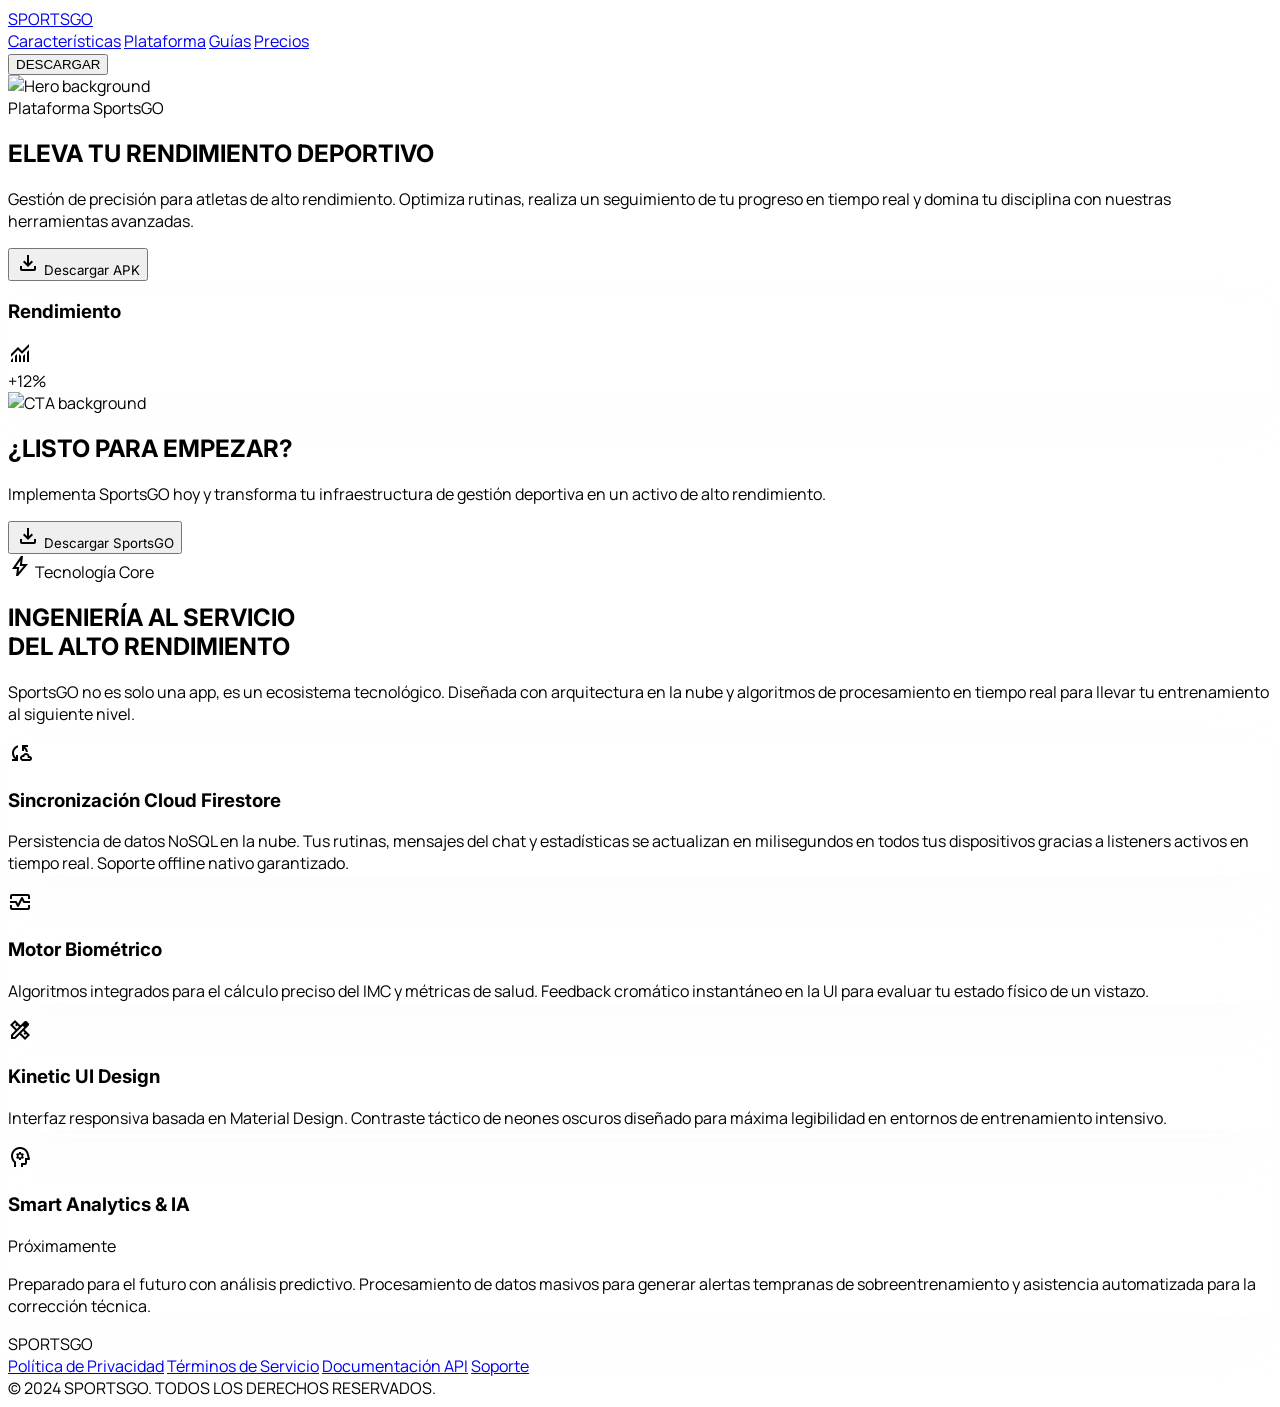
==== index.html @ 5fa18fb6 "index actualizado con la nueva imagen de portada para el landing page" ====
<!DOCTYPE html>
<html class="dark scroll-smooth" lang="es">

<head>
    <meta charset="utf-8" />
    <meta content="width=device-width, initial-scale=1.0" name="viewport" />
    <title>SportsGO - Eleva tu nivel físico</title>
    <script src="https://cdn.tailwindcss.com?plugins=forms,container-queries"></script>
    <link href="https://fonts.googleapis.com/css2?family=Material+Symbols+Outlined:wght,FILL@100..700,0..1&display=swap"
        rel="stylesheet" />
    <link
        href="https://fonts.googleapis.com/css2?family=Inter:wght@400;700;900&family=Manrope:wght@400;500;700&display=swap"
        rel="stylesheet" />
    <script id="tailwind-config">
        tailwind.config = {
            darkMode: "class",
            theme: {
                extend: {
                    "colors": {
                        "on-secondary": "#313030",
                        "tertiary-fixed": "#c3f400",
                        "on-tertiary-fixed": "#161e00",
                        "secondary-fixed": "#e5e2e1",
                        "surface-container": "#201f1f",
                        "error-container": "#93000a",
                        "inverse-primary": "#004ced",
                        "primary-fixed": "#dde1ff",
                        "inverse-on-surface": "#313030",
                        "background": "#131313",
                        "on-primary-fixed-variant": "#0038b6",
                        "on-secondary-fixed": "#1c1b1b",
                        "outline": "#8d90a2",
                        "secondary": "#c8c6c5",
                        "surface-bright": "#393939",
                        "secondary-fixed-dim": "#c8c6c5",
                        "surface": "#131313",
                        "surface-container-lowest": "#0e0e0e",
                        "surface-tint": "#b7c4ff",
                        "error": "#ffb4ab",
                        "on-primary-container": "#dfe3ff",
                        "on-tertiary-container": "#c5f600",
                        "tertiary": "#abd600",
                        "on-tertiary-fixed-variant": "#3c4d00",
                        "on-background": "#e5e2e1",
                        "surface-container-high": "#2a2a2a",
                        "surface-container-low": "#1c1b1b",
                        "tertiary-fixed-dim": "#abd600",
                        "secondary-container": "#4a4949",
                        "on-primary": "#002682",
                        "surface-container-highest": "#353534",
                        "surface-dim": "#131313",
                        "on-surface-variant": "#c3c5d9",
                        "primary-container": "#0052ff",
                        "tertiary-container": "#576e00",
                        "on-primary-fixed": "#001452",
                        "primary-fixed-dim": "#b7c4ff",
                        "surface-variant": "#353534",
                        "inverse-surface": "#e5e2e1",
                        "primary": "#b7c4ff",
                        "on-error-container": "#ffdad6",
                        "on-surface": "#e5e2e1",
                        "on-error": "#690005",
                        "on-secondary-container": "#bab8b7",
                        "outline-variant": "#434656",
                        "on-secondary-fixed-variant": "#474646",
                        "on-tertiary": "#283500"
                    },
                    "borderRadius": {
                        "DEFAULT": "0.125rem",
                        "lg": "0.25rem",
                        "xl": "0.5rem",
                        "full": "0.75rem"
                    },
                    "fontFamily": {
                        "headline": ["Inter", "sans-serif"],
                        "body": ["Manrope", "sans-serif"],
                        "label": ["Manrope", "sans-serif"]
                    },
                    "animation": {
                        'fade-up': 'fadeUp 0.8s ease-out forwards',
                        'slide-in': 'slideIn 0.8s ease-out forwards',
                    },
                    "keyframes": {
                        fadeUp: {
                            '0%': { opacity: '0', transform: 'translateY(20px)' },
                            '100%': { opacity: '1', transform: 'translateY(0)' },
                        },
                        slideIn: {
                            '0%': { opacity: '0', transform: 'translateX(-20px)' },
                            '100%': { opacity: '1', transform: 'translateX(0)' },
                        }
                    }
                }
            }
        }
    </script>
    <style>
        body {
            font-family: 'Manrope', sans-serif;
            background-color: theme('colors.surface');
            color: theme('colors.on-surface');
            overflow-x: hidden;
        }

        h1,
        h2,
        h3,
        h4,
        h5,
        h6,
        .font-headline {
            font-family: 'Inter', sans-serif;
        }

        .material-symbols-outlined {
            font-variation-settings: 'FILL' 0, 'wght' 400, 'GRAD' 0, 'opsz' 24;
        }

        .glass-nav {
            background-color: rgba(19, 19, 19, 0.8);
            backdrop-filter: blur(24px);
        }

        .text-gradient-primary {
            background: linear-gradient(135deg, theme('colors.primary'), theme('colors.primary-container'));
            -webkit-background-clip: text;
            -webkit-text-fill-color: transparent;
        }

        .bg-gradient-primary {
            background: linear-gradient(135deg, theme('colors.primary'), theme('colors.primary-container'));
        }

        .shadow-ambient {
            box-shadow: 0 20px 64px rgba(229, 226, 225, 0.06);
        }

        .hover-glow:hover {
            box-shadow: 0 0 20px rgba(171, 214, 0, 0.4);
        }

        .card-glow:hover {
            box-shadow: 0 10px 30px rgba(183, 196, 255, 0.1);
            transform: translateY(-4px);
        }
    </style>
</head>

<body class="antialiased">
    <nav class="fixed top-0 w-full z-50 bg-[#131313]/80 backdrop-blur-xl border-b border-white/5 left-0 right-0">
        <div class="w-full max-w-7xl mx-auto px-8 py-4 flex justify-between items-center">
            <div class="flex items-center gap-8">
                <a class="text-2xl font-black italic tracking-tighter text-[#b7c4ff] hover:opacity-80 transition-opacity"
                    href="index.html">SPORTSGO</a>
                <div class="hidden md:flex gap-6 font-['Inter'] uppercase tracking-widest text-sm font-bold">
                    <a class="text-[#e5e2e1] hover:text-[#b7c4ff] hover:bg-[#353534]/50 transition-all duration-300 scale-95 active:scale-90 transition-transform px-2 py-1 rounded"
                        href="caracteristicas.html">Características</a>
                    <a class="text-[#e5e2e1] hover:text-[#b7c4ff] hover:bg-[#353534]/50 transition-all duration-300 scale-95 active:scale-90 transition-transform px-2 py-1 rounded"
                        href="plataforma.html">Plataforma</a>
                    <a class="text-[#e5e2e1] hover:text-[#b7c4ff] hover:bg-[#353534]/50 transition-all duration-300 scale-95 active:scale-90 transition-transform px-2 py-1 rounded"
                        href="guias.html">Guías</a>
                    <a class="text-[#e5e2e1] hover:text-[#b7c4ff] hover:bg-[#353534]/50 transition-all duration-300 scale-95 active:scale-90 transition-transform px-2 py-1 rounded"
                        href="precios.html">Precios</a>
                </div>
            </div>
            <div class="flex items-center gap-4">
                <button
                    class="bg-[#abd600] text-[#131313] font-['Inter'] uppercase tracking-widest text-sm font-bold px-6 py-2 rounded-md hover:bg-[#c3f400] transition-all duration-300 scale-95 active:scale-90 transition-transform flex items-center gap-2 hover-glow">
                    DESCARGAR
                </button>
            </div>
        </div>
    </nav>
    <main class="pt-24">
        <section class="relative min-h-[921px] flex items-center px-8 py-20 overflow-hidden">
            <div class="absolute inset-0 z-0">
                <img alt="Hero background" class="w-full h-full object-cover opacity-20 mix-blend-luminosity"
                    data-alt="Entrenamiento de alto rendimiento" src="https://images.unsplash.com/photo-1534438327276-14e5300c3a48?q=80&w=2000&auto=format&fit=crop" />
                <div class="absolute inset-0 bg-gradient-to-t from-surface via-surface/80 to-transparent"></div>
            </div>
            <div class="max-w-7xl mx-auto w-full relative z-10 grid md:grid-cols-2 gap-12 items-center">
                <div class="flex flex-col items-start gap-8 animate-slide-in">
                    <div
                        class="inline-flex items-center gap-2 px-4 py-2 rounded-full bg-surface-container-high/50 border border-outline-variant/15 backdrop-blur-md hover:border-[#abd600]/30 transition-colors cursor-default">
                        <span class="w-2 h-2 rounded-full bg-tertiary animate-pulse shadow-[0_0_8px_#abd600]"></span>
                        <span class="text-sm font-bold text-on-surface tracking-wider uppercase">Plataforma
                            SportsGO</span>
                    </div>
                    <h1 class="text-5xl md:text-7xl font-black font-headline leading-[1.1] tracking-tight">
                        ELEVA TU RENDIMIENTO DEPORTIVO<br />
                    </h1>
                    <p class="text-lg md:text-xl text-on-surface-variant font-body max-w-lg leading-relaxed">
                        Gestión de precisión para atletas de alto rendimiento. Optimiza rutinas, realiza un seguimiento
                        de tu progreso en tiempo real y domina tu disciplina con nuestras herramientas avanzadas.
                    </p>
                    <button
                        class="bg-[#abd600] text-[#131313] font-headline text-lg font-bold px-8 py-4 rounded-md hover:bg-[#c3f400] transition-all duration-300 flex items-center gap-3 mt-4 group hover-glow hover:scale-[1.02] active:scale-95">
                        <span
                            class="material-symbols-outlined font-variation-settings-'FILL' 1 group-hover:-translate-y-1 transition-transform">download</span>
                        Descargar APK
                    </button>
                </div>
                <div class="relative hidden md:block animate-fade-up">
                    <div class="absolute -right-12 top-1/2 -translate-y-1/2 w-[120%] h-[120%] bg-primary-container/10 rounded-full blur-[120px] -z-10 animate-pulse"
                        style="animation-duration: 4s;"></div>
                    <div
                        class="bg-surface-container-low rounded-xl p-6 border border-outline-variant/15 shadow-ambient rotate-3 hover:rotate-0 transition-all duration-500 hover:shadow-[0_20px_64px_rgba(183,196,255,0.1)] card-glow cursor-pointer">
                        <div class="flex justify-between items-center mb-6">
                            <h3 class="font-headline font-bold text-xl">Rendimiento</h3>
                            <span class="material-symbols-outlined text-tertiary">monitoring</span>
                        </div>
                        <div class="h-48 flex items-end gap-2 group">
                            <div
                                class="w-full bg-surface-container-highest rounded-t-sm h-[40%] transition-all duration-300 group-hover:bg-surface-bright">
                            </div>
                            <div
                                class="w-full bg-surface-container-highest rounded-t-sm h-[60%] transition-all duration-300 group-hover:bg-surface-bright">
                            </div>
                            <div
                                class="w-full bg-surface-container-highest rounded-t-sm h-[45%] transition-all duration-300 group-hover:bg-surface-bright">
                            </div>
                            <div
                                class="w-full bg-primary/40 rounded-t-sm h-[80%] relative transition-all duration-300 group-hover:bg-primary/60 hover:h-[85%] cursor-pointer">
                                <div
                                    class="absolute -top-8 left-1/2 -translate-x-1/2 bg-tertiary-container text-on-tertiary-container text-xs font-bold px-2 py-1 rounded-full opacity-0 group-hover:opacity-100 transition-opacity">
                                    +12%</div>
                            </div>
                            <div
                                class="w-full bg-surface-container-highest rounded-t-sm h-[65%] transition-all duration-300 group-hover:bg-surface-bright">
                            </div>
                            <div
                                class="w-full bg-surface-container-highest rounded-t-sm h-[50%] transition-all duration-300 group-hover:bg-surface-bright">
                            </div>
                        </div>
                    </div>
                </div>
            </div>
        </section>
        <section class="py-32 px-8 relative overflow-hidden">
            <div class="absolute inset-0 z-0">
                <img alt="CTA background" class="w-full h-full object-cover opacity-10 mix-blend-luminosity"
                    data-alt="Atleta entrenando" src="https://images.unsplash.com/photo-1571019614242-c5c5dee9f50b?q=80&w=2000&auto=format&fit=crop" />
            </div>
            <div class="max-w-4xl mx-auto relative z-10 text-center flex flex-col items-center animate-fade-up">
                <h2 class="text-5xl md:text-7xl font-black font-headline mb-6 tracking-tight">¿LISTO PARA EMPEZAR?</h2>
                <p class="text-xl text-on-surface-variant mb-12 max-w-2xl">Implementa SportsGO hoy y transforma tu
                    infraestructura de gestión deportiva en un activo de alto rendimiento.</p>
                <button
                    class="bg-[#abd600] text-[#131313] font-headline text-xl font-bold px-12 py-5 rounded-md hover:bg-[#c3f400] transition-all hover:scale-[1.02] active:scale-95 flex items-center gap-3 shadow-[0_0_30px_rgba(171,214,0,0.2)] hover:shadow-[0_0_40px_rgba(171,214,0,0.4)]">
                    <span class="material-symbols-outlined font-variation-settings-'FILL' 1 text-2xl">download</span>
                    Descargar SportsGO
                </button>
            </div>
        </section>
        <section class="py-24 px-8 max-w-7xl mx-auto relative" id="features">
            <div class="absolute top-1/2 left-1/2 -translate-x-1/2 -translate-y-1/2 w-[80%] h-[80%] bg-primary/5 rounded-full blur-[120px] -z-10 pointer-events-none"></div>

            <div class="mb-16 animate-fade-up text-center flex flex-col items-center">
                <div class="inline-flex items-center gap-2 px-3 py-1 mb-6 rounded-full bg-surface-container-high/80 border border-outline-variant/30">
                    <span class="material-symbols-outlined text-[16px] text-tertiary">bolt</span>
                    <span class="text-xs font-bold text-on-surface tracking-widest uppercase">Tecnología Core</span>
                </div>
                <h2 class="text-4xl md:text-6xl font-black font-headline mb-6 leading-tight">
                    INGENIERÍA AL SERVICIO <br/>
                    <span class="text-transparent bg-clip-text bg-gradient-to-r from-tertiary to-primary drop-shadow-[0_0_15px_rgba(171,214,0,0.2)]">DEL ALTO RENDIMIENTO</span>
                </h2>
                <p class="text-on-surface-variant max-w-2xl text-lg font-body leading-relaxed">
                    SportsGO no es solo una app, es un ecosistema tecnológico. Diseñada con arquitectura en la nube y algoritmos de procesamiento en tiempo real para llevar tu entrenamiento al siguiente nivel.
                </p>
            </div>

            <div class="grid grid-cols-1 md:grid-cols-3 gap-6 auto-rows-[minmax(250px,auto)]">
                
                <div class="md:col-span-2 bg-surface-container-low/80 backdrop-blur-md border border-outline-variant/15 rounded-3xl p-8 group hover:bg-surface-container hover:border-primary/30 transition-all duration-500 overflow-hidden relative shadow-ambient animate-fade-up">
                    <div class="absolute inset-0 bg-gradient-to-br from-primary/5 to-transparent opacity-0 group-hover:opacity-100 transition-opacity duration-500"></div>
                    <div class="absolute -right-10 -bottom-10 w-48 h-48 bg-primary/20 rounded-full blur-3xl group-hover:scale-150 transition-transform duration-700"></div>
                    
                    <div class="relative z-10 flex flex-col h-full justify-between">
                        <div class="w-14 h-14 bg-surface-container-highest rounded-2xl flex items-center justify-center border border-outline-variant/20 mb-6 group-hover:-translate-y-2 transition-transform duration-300 shadow-[0_0_15px_rgba(183,196,255,0.1)]">
                            <span class="material-symbols-outlined text-3xl text-primary">cloud_sync</span>
                        </div>
                        <div>
                            <h3 class="text-2xl font-black font-headline mb-3 text-on-surface">Sincronización Cloud Firestore</h3>
                            <p class="text-on-surface-variant font-body text-base leading-relaxed max-w-md">
                                Persistencia de datos NoSQL en la nube. Tus rutinas, mensajes del chat y estadísticas se actualizan en milisegundos en todos tus dispositivos gracias a listeners activos en tiempo real. Soporte offline nativo garantizado.
                            </p>
                        </div>
                    </div>
                </div>

                <div class="bg-surface-container-low/80 backdrop-blur-md border border-outline-variant/15 rounded-3xl p-8 group hover:bg-surface-container hover:border-tertiary/30 transition-all duration-500 overflow-hidden relative shadow-ambient animate-fade-up" style="animation-delay: 0.1s;">
                    <div class="absolute -right-8 -top-8 w-32 h-32 bg-tertiary/10 rounded-full blur-2xl group-hover:bg-tertiary/20 transition-colors duration-500"></div>
                    
                    <div class="relative z-10 flex flex-col h-full justify-between">
                        <div class="w-12 h-12 bg-surface-container-highest rounded-xl flex items-center justify-center border border-outline-variant/20 mb-6 group-hover:rotate-12 transition-transform duration-300">
                            <span class="material-symbols-outlined text-2xl text-tertiary">monitor_heart</span>
                        </div>
                        <div>
                            <h3 class="text-xl font-bold font-headline mb-2">Motor Biométrico</h3>
                            <p class="text-sm text-on-surface-variant font-body leading-relaxed">
                                Algoritmos integrados para el cálculo preciso del IMC y métricas de salud. Feedback cromático instantáneo en la UI para evaluar tu estado físico de un vistazo.
                            </p>
                        </div>
                    </div>
                </div>

                <div class="bg-surface-container-low/80 backdrop-blur-md border border-outline-variant/15 rounded-3xl p-8 group hover:bg-surface-container hover:border-outline-variant/50 transition-all duration-500 overflow-hidden relative shadow-ambient animate-fade-up" style="animation-delay: 0.2s;">
                    
                    <div class="relative z-10 flex flex-col h-full justify-between">
                        <div class="flex justify-between items-start mb-6">
                            <div class="w-12 h-12 bg-surface-container-highest rounded-xl flex items-center justify-center border border-outline-variant/20 group-hover:scale-110 transition-transform duration-300">
                                <span class="material-symbols-outlined text-2xl text-on-surface">design_services</span>
                            </div>
                            <div class="flex gap-1 opacity-50 group-hover:opacity-100 transition-opacity">
                                <span class="w-2 h-2 rounded-full bg-primary animate-pulse"></span>
                                <span class="w-2 h-2 rounded-full bg-tertiary animate-pulse" style="animation-delay: 0.2s"></span>
                            </div>
                        </div>
                        <div>
                            <h3 class="text-xl font-bold font-headline mb-2">Kinetic UI Design</h3>
                            <p class="text-sm text-on-surface-variant font-body leading-relaxed">
                                Interfaz responsiva basada en Material Design. Contraste táctico de neones oscuros diseñado para máxima legibilidad en entornos de entrenamiento intensivo.
                            </p>
                        </div>
                    </div>
                </div>

                <div class="md:col-span-2 bg-gradient-to-br from-[#1c1b1b] to-[#131313] border border-outline-variant/15 rounded-3xl p-8 group hover:border-tertiary/40 transition-all duration-500 overflow-hidden relative shadow-ambient animate-fade-up" style="animation-delay: 0.3s;">
                    <div class="absolute right-0 bottom-0 w-1/2 h-full opacity-10 group-hover:opacity-30 transition-opacity duration-500 pointer-events-none flex items-end justify-around pb-4 px-4">
                        <div class="w-6 bg-tertiary h-[30%] rounded-t-sm group-hover:h-[60%] transition-all duration-700 ease-out"></div>
                        <div class="w-6 bg-tertiary h-[50%] rounded-t-sm group-hover:h-[80%] transition-all duration-700 ease-out delay-75"></div>
                        <div class="w-6 bg-primary h-[40%] rounded-t-sm group-hover:h-[100%] transition-all duration-700 ease-out delay-150"></div>
                    </div>

                    <div class="relative z-10 flex flex-col h-full justify-between md:w-2/3">
                        <div class="w-14 h-14 bg-tertiary/10 rounded-2xl flex items-center justify-center border border-tertiary/30 mb-6 group-hover:shadow-[0_0_20px_rgba(171,214,0,0.3)] transition-all duration-300">
                            <span class="material-symbols-outlined text-3xl text-tertiary">psychology</span>
                        </div>
                        <div>
                            <div class="inline-flex items-center gap-2 mb-3">
                                <h3 class="text-2xl font-black font-headline text-on-surface">Smart Analytics & IA</h3>
                                <span class="bg-primary/20 text-primary text-[10px] font-bold px-2 py-1 rounded-md uppercase tracking-wider">Próximamente</span>
                            </div>
                            <p class="text-on-surface-variant font-body text-base leading-relaxed">
                                Preparado para el futuro con análisis predictivo. Procesamiento de datos masivos para generar alertas tempranas de sobreentrenamiento y asistencia automatizada para la corrección técnica.
                            </p>
                        </div>
                    </div>
                </div>

            </div>
        </section>
    </main>
    <footer
        class="w-full py-12 px-8 border-t border-[#434656]/15 bg-[#131313] tonal-transition surface-container-low flat flex flex-col md:flex-row justify-between items-center gap-6">
        <div
            class="text-lg font-black text-[#e5e2e1] font-['Inter'] italic hover:text-[#b7c4ff] transition-colors cursor-pointer">
            SPORTSGO</div>
        <div class="flex flex-wrap justify-center gap-6 font-['Manrope'] text-xs tracking-normal">
            <a class="text-[#919090] hover:text-[#abd600] transition-colors" href="#">Política de Privacidad</a>
            <a class="text-[#919090] hover:text-[#abd600] transition-colors" href="#">Términos de Servicio</a>
            <a class="text-[#919090] hover:text-[#abd600] transition-colors" href="#">Documentación API</a>
            <a class="text-[#919090] hover:text-[#abd600] transition-colors" href="#">Soporte</a>
        </div>
        <div
            class="font-['Manrope'] text-xs tracking-normal text-[#b7c4ff] opacity-80 hover:opacity-100 transition-opacity">
            © 2024 SPORTSGO. TODOS LOS DERECHOS RESERVADOS.
        </div>
    </footer>
</body>

</html>
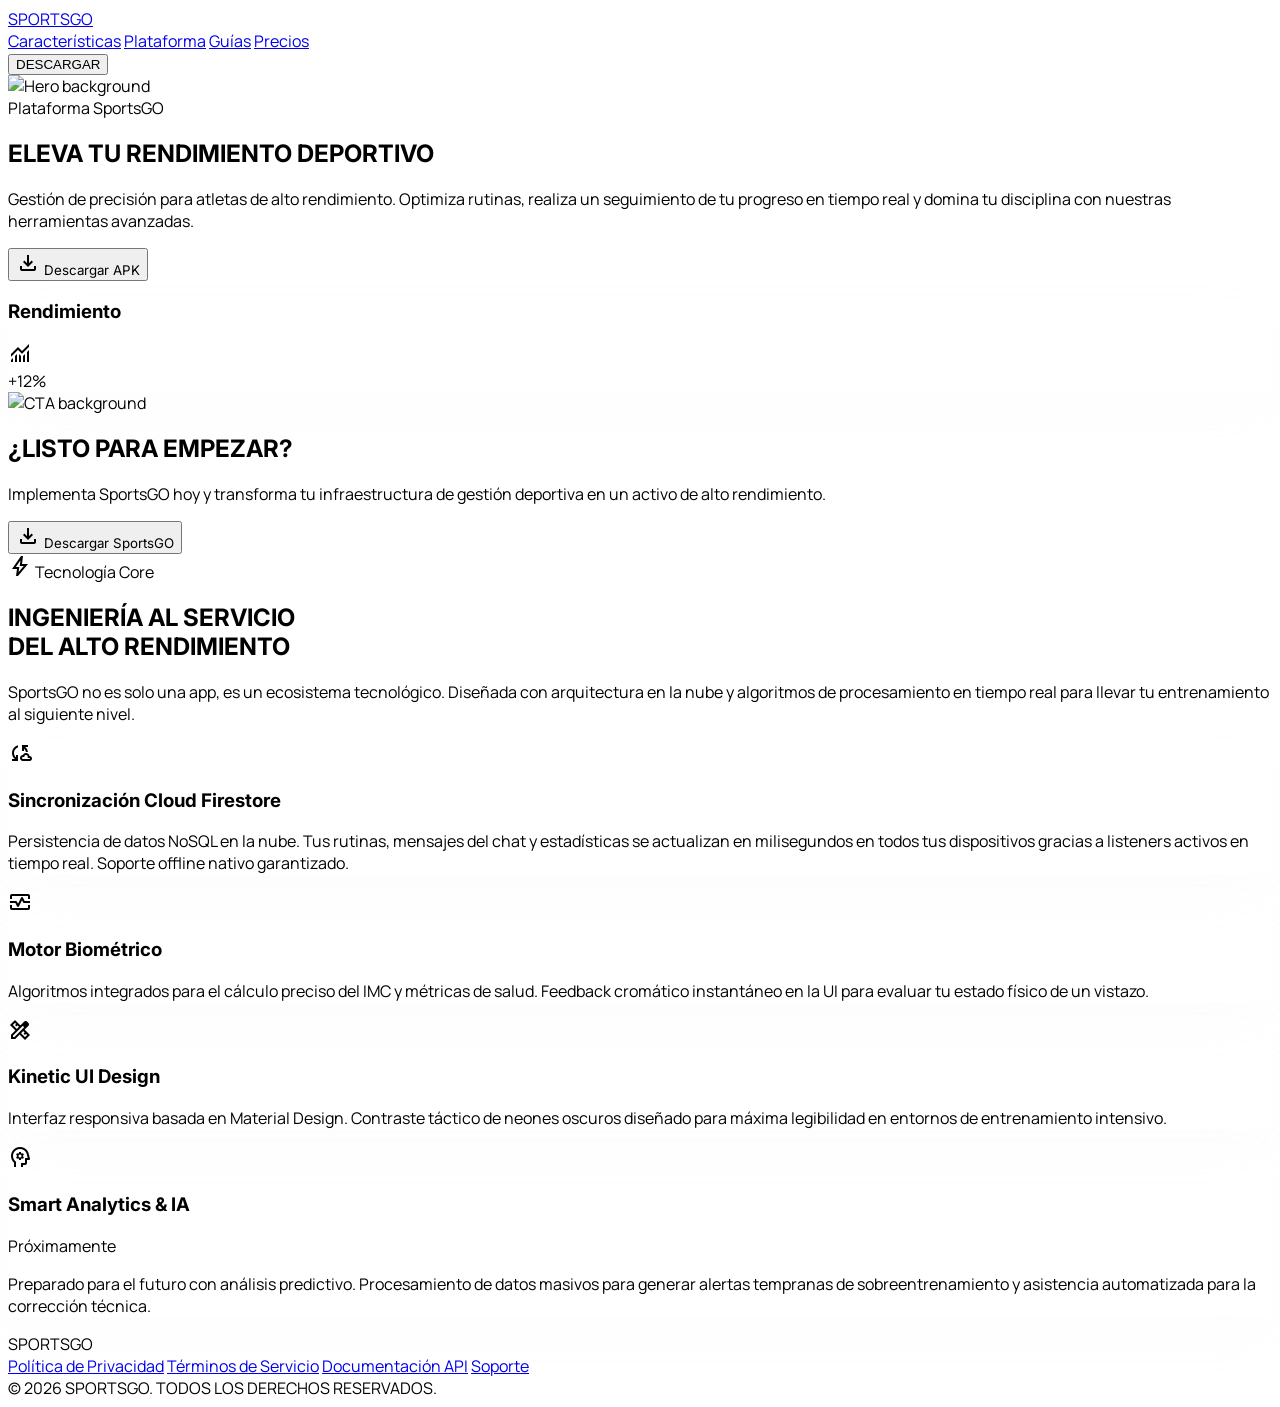
==== commit d1af9f35: "proyecto actualizado con el año de derechos de autor" ====
--- a/index.html
+++ b/index.html
@@ -171,8 +171,8 @@
             </div>
         </div>
     </nav>
-    <main class="pt-24">
-        <section class="relative min-h-[921px] flex items-center px-8 py-20 overflow-hidden">
+    <main>
+        <section class="relative min-h-[921px] flex items-center px-8 pt-32 pb-20 overflow-hidden">
             <div class="absolute inset-0 z-0">
                 <img alt="Hero background" class="w-full h-full object-cover opacity-20 mix-blend-luminosity"
                     data-alt="Entrenamiento de alto rendimiento" src="https://images.unsplash.com/photo-1534438327276-14e5300c3a48?q=80&w=2000&auto=format&fit=crop" />
@@ -364,7 +364,7 @@
         </div>
         <div
             class="font-['Manrope'] text-xs tracking-normal text-[#b7c4ff] opacity-80 hover:opacity-100 transition-opacity">
-            © 2024 SPORTSGO. TODOS LOS DERECHOS RESERVADOS.
+            © 2026 SPORTSGO. TODOS LOS DERECHOS RESERVADOS.
         </div>
     </footer>
 </body>
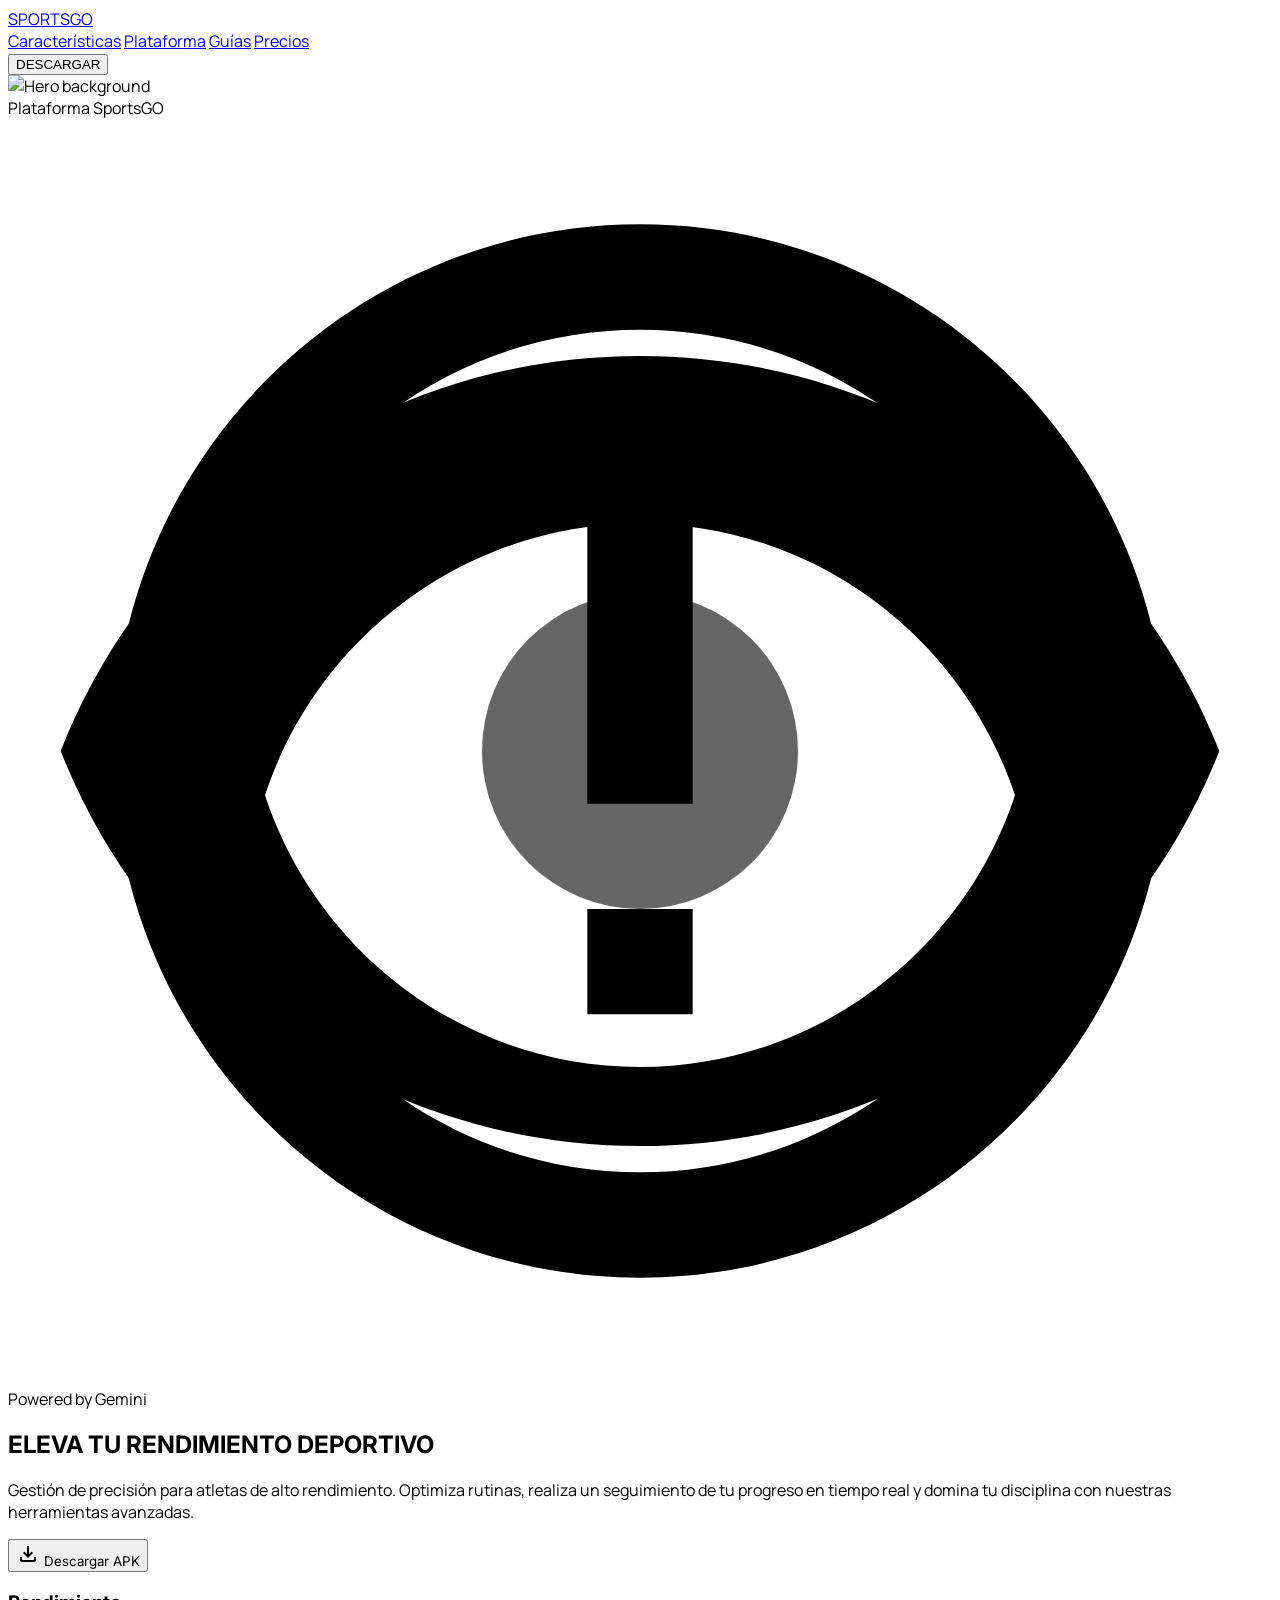
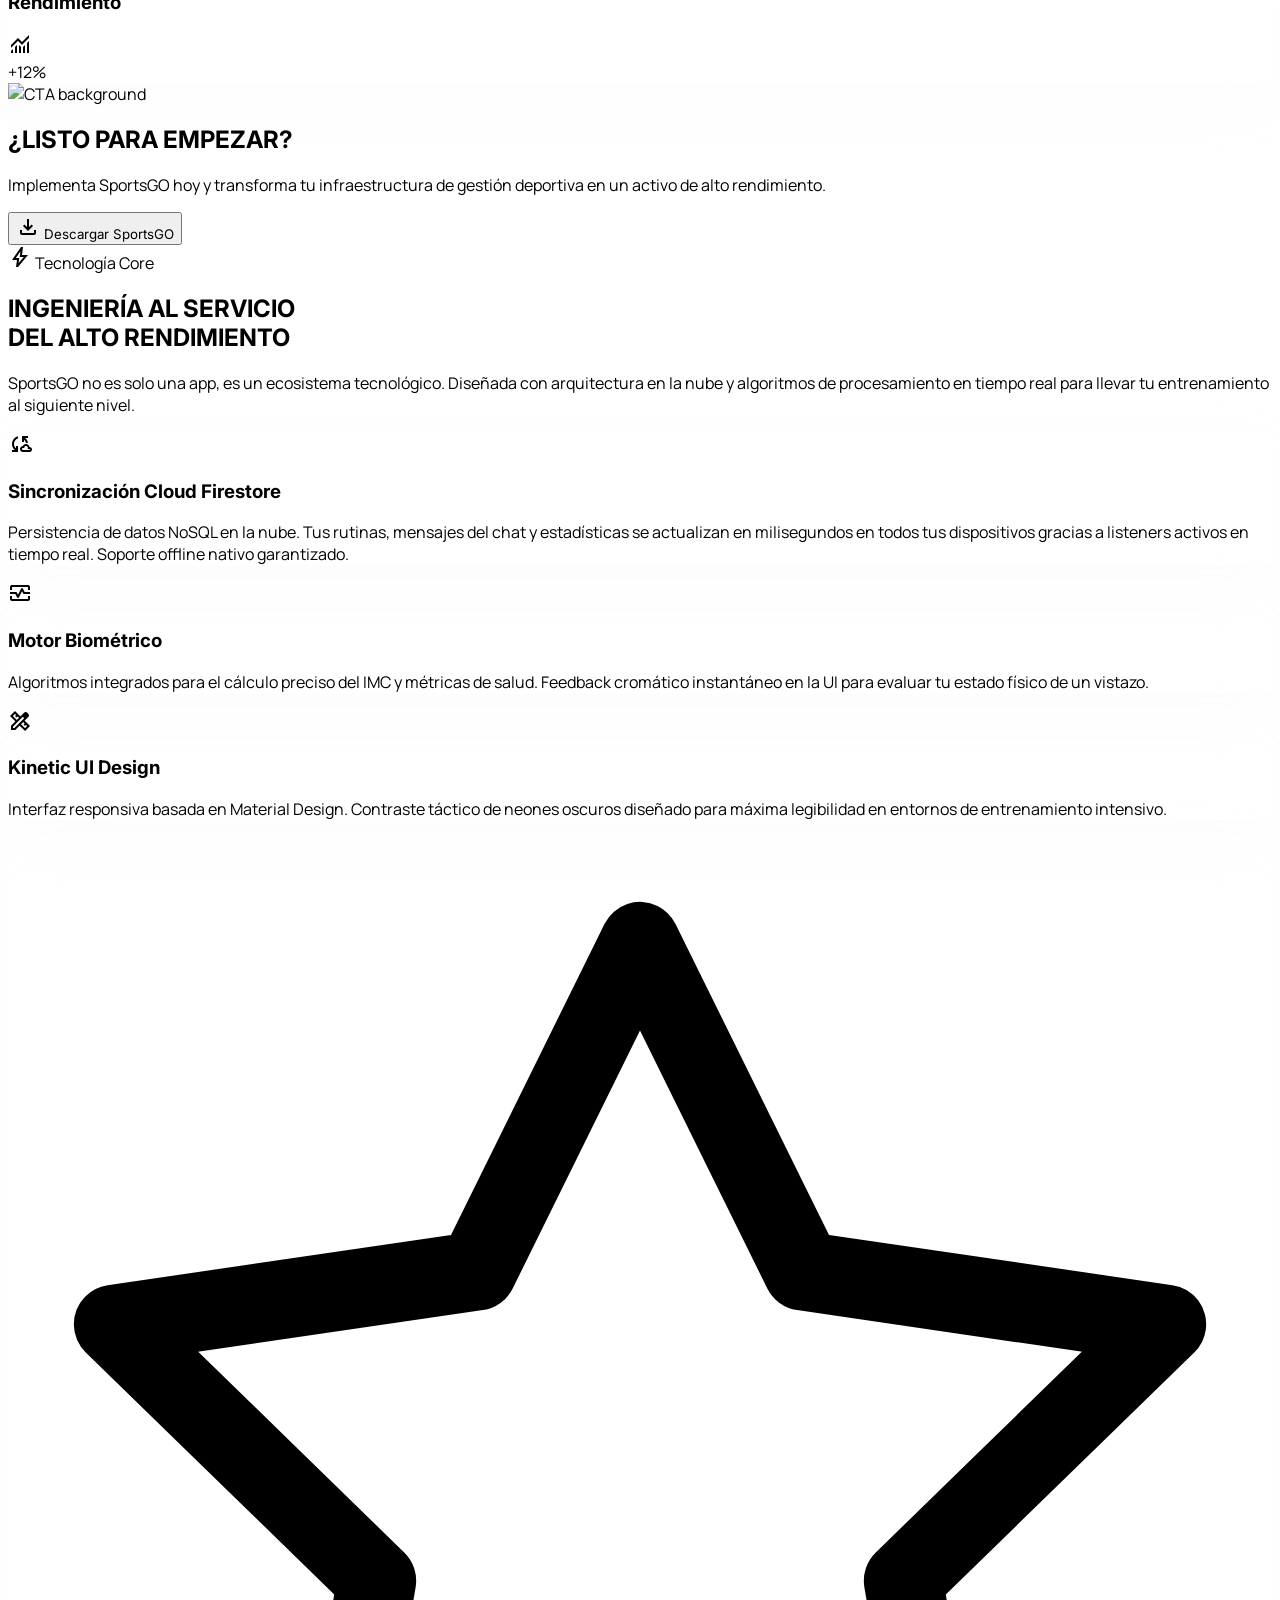
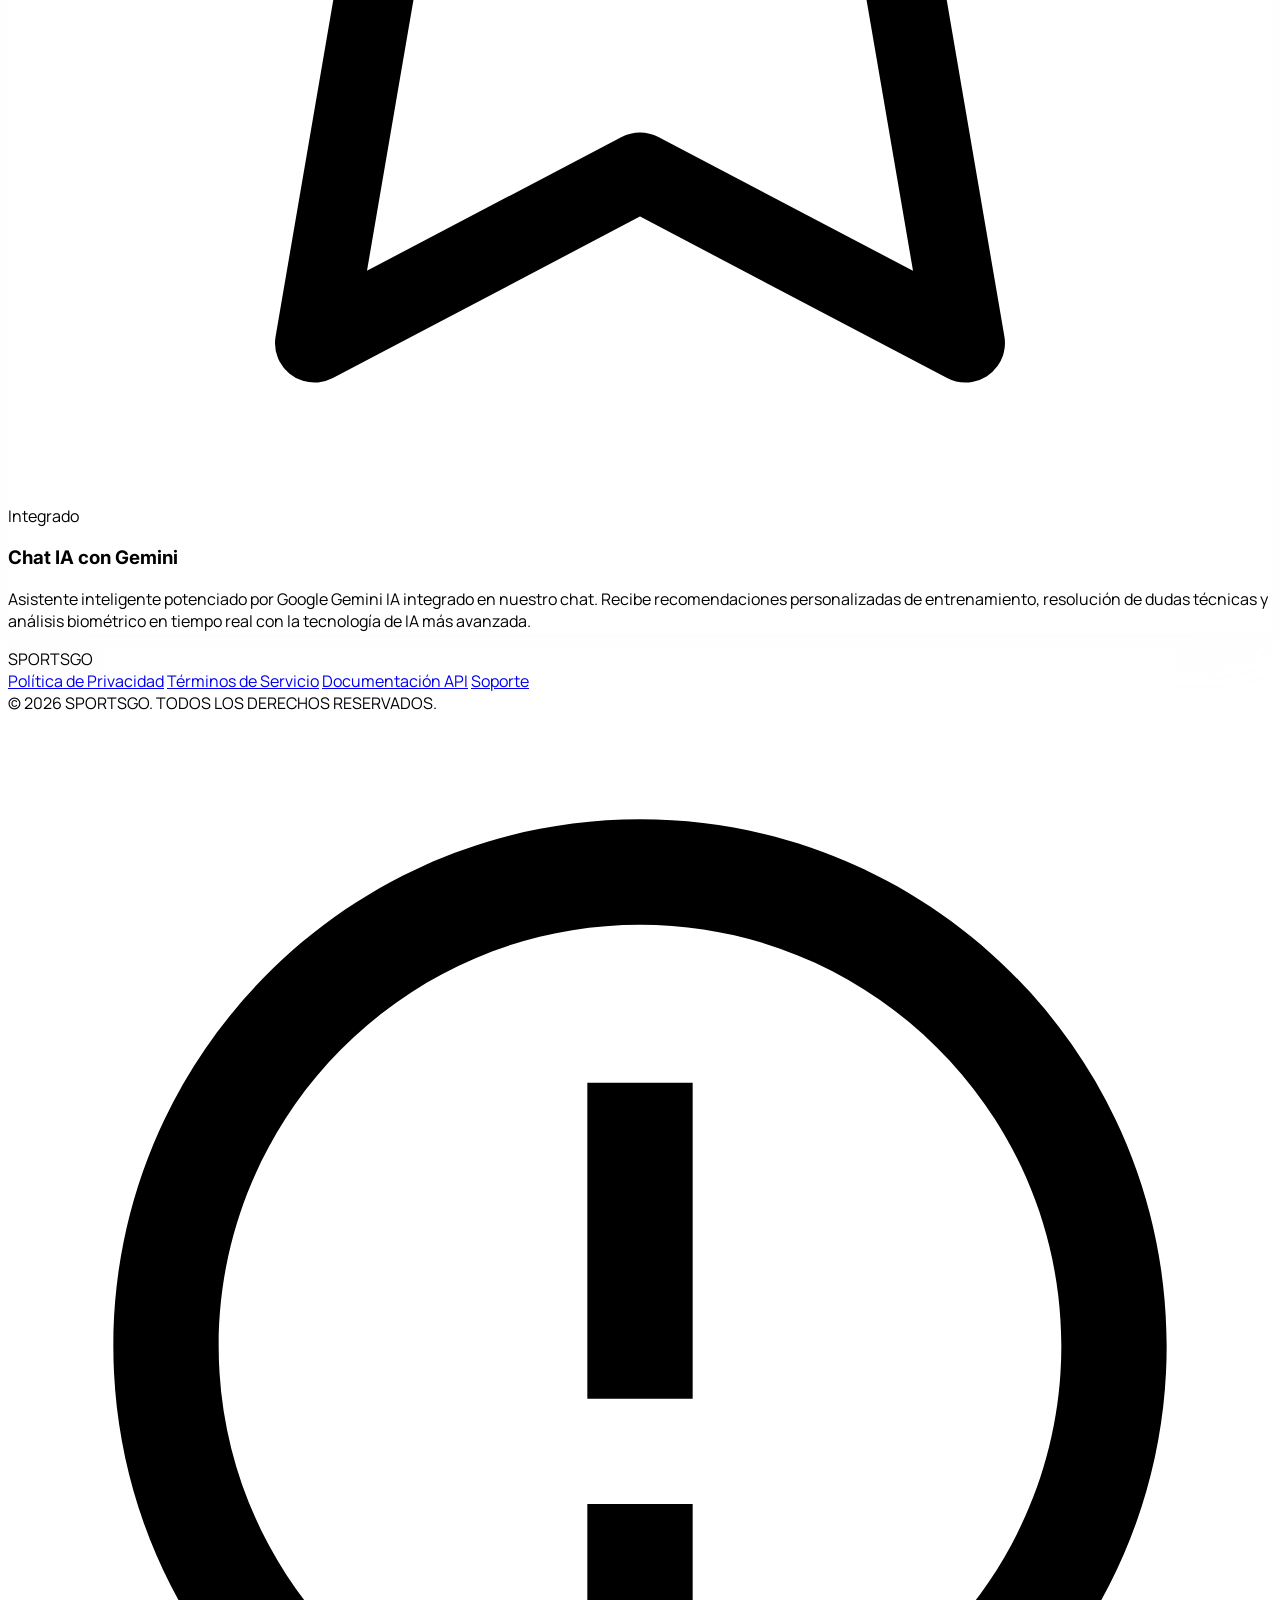
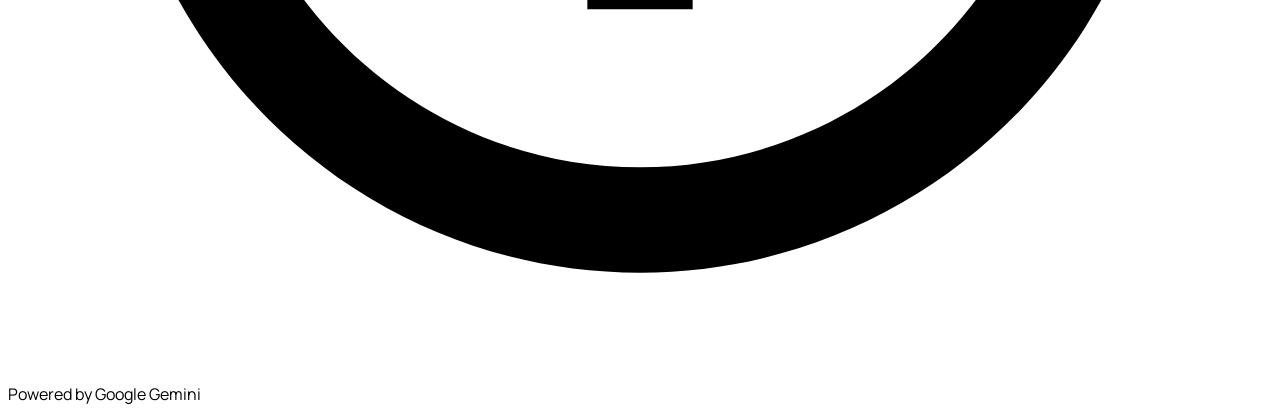
==== commit ddd5e8ad: "mejora la sección de plataforma con nuevo diseño y texto, e integra el asistente de IA de Google Gem" ====
--- a/index.html
+++ b/index.html
@@ -5,6 +5,7 @@
     <meta charset="utf-8" />
     <meta content="width=device-width, initial-scale=1.0" name="viewport" />
     <title>SportsGO - Eleva tu nivel físico</title>
+    <link rel="icon" type="image/png" href="sportgo_logo.png" />
     <script src="https://cdn.tailwindcss.com?plugins=forms,container-queries"></script>
     <link href="https://fonts.googleapis.com/css2?family=Material+Symbols+Outlined:wght,FILL@100..700,0..1&display=swap"
         rel="stylesheet" />
@@ -180,11 +181,22 @@
             </div>
             <div class="max-w-7xl mx-auto w-full relative z-10 grid md:grid-cols-2 gap-12 items-center">
                 <div class="flex flex-col items-start gap-8 animate-slide-in">
-                    <div
-                        class="inline-flex items-center gap-2 px-4 py-2 rounded-full bg-surface-container-high/50 border border-outline-variant/15 backdrop-blur-md hover:border-[#abd600]/30 transition-colors cursor-default">
-                        <span class="w-2 h-2 rounded-full bg-tertiary animate-pulse shadow-[0_0_8px_#abd600]"></span>
-                        <span class="text-sm font-bold text-on-surface tracking-wider uppercase">Plataforma
-                            SportsGO</span>
+                    <div class="flex flex-wrap gap-3 items-center">
+                        <div
+                            class="inline-flex items-center gap-2 px-4 py-2 rounded-full bg-surface-container-high/50 border border-outline-variant/15 backdrop-blur-md hover:border-[#abd600]/30 transition-colors cursor-default">
+                            <span class="w-2 h-2 rounded-full bg-tertiary animate-pulse shadow-[0_0_8px_#abd600]"></span>
+                            <span class="text-sm font-bold text-on-surface tracking-wider uppercase">Plataforma
+                                SportsGO</span>
+                        </div>
+                        <div
+                            class="inline-flex items-center gap-2 px-4 py-2 rounded-full bg-gradient-to-r from-blue-600/20 to-purple-600/20 border border-blue-500/30 backdrop-blur-md hover:border-blue-400/50 transition-all cursor-default group">
+                            <svg class="w-4 h-4 text-blue-400 group-hover:text-blue-300 transition-colors" viewBox="0 0 24 24" fill="currentColor">
+                                <path d="M12 2C6.48 2 2 6.48 2 12s4.48 10 10 10 10-4.48 10-10S17.52 2 12 2zm0 18c-4.41 0-8-3.59-8-8s3.59-8 8-8 8 3.59 8 8-3.59 8-8 8zm-1-13h2v6h-2zm0 8h2v2h-2z"/>
+                                <path d="M12 4.5C7 4.5 2.73 7.61 1 12c1.73 4.39 6 7.5 11 7.5s9.27-3.11 11-7.5c-1.73-4.39-6-7.5-11-7.5zM12 18c-3.31 0-6.13-2.16-7.12-5.16C5.87 9.84 8.69 7.68 12 7.68s6.13 2.16 7.12 5.16C18.13 15.84 15.31 18 12 18z"/>
+                                <circle cx="12" cy="12" r="3" fill="currentColor" opacity="0.6"/>
+                            </svg>
+                            <span class="text-sm font-bold text-transparent bg-clip-text bg-gradient-to-r from-blue-400 to-purple-400 tracking-wider uppercase">Powered by Gemini</span>
+                        </div>
                     </div>
                     <h1 class="text-5xl md:text-7xl font-black font-headline leading-[1.1] tracking-tight">
                         ELEVA TU RENDIMIENTO DEPORTIVO<br />
@@ -243,7 +255,7 @@
             </div>
             <div class="max-w-4xl mx-auto relative z-10 text-center flex flex-col items-center animate-fade-up">
                 <h2 class="text-5xl md:text-7xl font-black font-headline mb-6 tracking-tight">¿LISTO PARA EMPEZAR?</h2>
-                <p class="text-xl text-on-surface-variant mb-12 max-w-2xl">Implementa SportsGO hoy y transforma tu
+                <p class="text-xl text-black mb-12 max-w-2xl">Implementa SportsGO hoy y transforma tu
                     infraestructura de gestión deportiva en un activo de alto rendimiento.</p>
                 <button
                     class="bg-[#abd600] text-[#131313] font-headline text-xl font-bold px-12 py-5 rounded-md hover:bg-[#c3f400] transition-all hover:scale-[1.02] active:scale-95 flex items-center gap-3 shadow-[0_0_30px_rgba(171,214,0,0.2)] hover:shadow-[0_0_40px_rgba(171,214,0,0.4)]">
@@ -264,7 +276,7 @@
                     INGENIERÍA AL SERVICIO <br/>
                     <span class="text-transparent bg-clip-text bg-gradient-to-r from-tertiary to-primary drop-shadow-[0_0_15px_rgba(171,214,0,0.2)]">DEL ALTO RENDIMIENTO</span>
                 </h2>
-                <p class="text-on-surface-variant max-w-2xl text-lg font-body leading-relaxed">
+                <p class="text-black max-w-2xl text-lg font-body leading-relaxed">
                     SportsGO no es solo una app, es un ecosistema tecnológico. Diseñada con arquitectura en la nube y algoritmos de procesamiento en tiempo real para llevar tu entrenamiento al siguiente nivel.
                 </p>
             </div>
@@ -325,24 +337,32 @@
                     </div>
                 </div>
 
-                <div class="md:col-span-2 bg-gradient-to-br from-[#1c1b1b] to-[#131313] border border-outline-variant/15 rounded-3xl p-8 group hover:border-tertiary/40 transition-all duration-500 overflow-hidden relative shadow-ambient animate-fade-up" style="animation-delay: 0.3s;">
+                <div class="md:col-span-2 bg-gradient-to-br from-blue-950/40 via-[#1c1b1b] to-purple-950/30 border border-blue-500/20 rounded-3xl p-8 group hover:border-blue-400/40 transition-all duration-500 overflow-hidden relative shadow-ambient animate-fade-up" style="animation-delay: 0.3s;">
+                    <div class="absolute right-0 top-0 w-64 h-64 bg-blue-500/10 rounded-full blur-3xl group-hover:bg-blue-500/20 transition-colors duration-700 pointer-events-none"></div>
                     <div class="absolute right-0 bottom-0 w-1/2 h-full opacity-10 group-hover:opacity-30 transition-opacity duration-500 pointer-events-none flex items-end justify-around pb-4 px-4">
-                        <div class="w-6 bg-tertiary h-[30%] rounded-t-sm group-hover:h-[60%] transition-all duration-700 ease-out"></div>
-                        <div class="w-6 bg-tertiary h-[50%] rounded-t-sm group-hover:h-[80%] transition-all duration-700 ease-out delay-75"></div>
-                        <div class="w-6 bg-primary h-[40%] rounded-t-sm group-hover:h-[100%] transition-all duration-700 ease-out delay-150"></div>
+                        <div class="w-6 bg-gradient-to-t from-blue-500 to-purple-500 h-[30%] rounded-t-sm group-hover:h-[60%] transition-all duration-700 ease-out"></div>
+                        <div class="w-6 bg-gradient-to-t from-blue-500 to-purple-500 h-[50%] rounded-t-sm group-hover:h-[80%] transition-all duration-700 ease-out delay-75"></div>
+                        <div class="w-6 bg-gradient-to-t from-blue-500 to-purple-500 h-[40%] rounded-t-sm group-hover:h-[100%] transition-all duration-700 ease-out delay-150"></div>
                     </div>
 
                     <div class="relative z-10 flex flex-col h-full justify-between md:w-2/3">
-                        <div class="w-14 h-14 bg-tertiary/10 rounded-2xl flex items-center justify-center border border-tertiary/30 mb-6 group-hover:shadow-[0_0_20px_rgba(171,214,0,0.3)] transition-all duration-300">
-                            <span class="material-symbols-outlined text-3xl text-tertiary">psychology</span>
+                        <div class="flex items-start justify-between">
+                            <div class="w-14 h-14 bg-gradient-to-br from-blue-500/20 to-purple-500/20 rounded-2xl flex items-center justify-center border border-blue-400/30 mb-6 group-hover:shadow-[0_0_25px_rgba(96,113,255,0.4)] transition-all duration-300">
+                                <svg class="w-7 h-7 text-blue-400" viewBox="0 0 24 24" fill="none" stroke="currentColor" stroke-width="1.5">
+                                    <path d="M12 2L15.09 8.26L22 9.27L17 14.14L18.18 21.02L12 17.77L5.82 21.02L7 14.14L2 9.27L8.91 8.26L12 2Z" stroke-linecap="round" stroke-linejoin="round"/>
+                                </svg>
+                            </div>
+                            <span class="bg-gradient-to-r from-blue-500/20 to-purple-500/20 text-blue-300 text-[10px] font-bold px-3 py-1.5 rounded-full uppercase tracking-wider border border-blue-400/30 flex items-center gap-1.5">
+                                <span class="w-1.5 h-1.5 rounded-full bg-blue-400 animate-pulse"></span>
+                                Integrado
+                            </span>
                         </div>
                         <div>
-                            <div class="inline-flex items-center gap-2 mb-3">
-                                <h3 class="text-2xl font-black font-headline text-on-surface">Smart Analytics & IA</h3>
-                                <span class="bg-primary/20 text-primary text-[10px] font-bold px-2 py-1 rounded-md uppercase tracking-wider">Próximamente</span>
+                            <div class="inline-flex items-center gap-3 mb-3">
+                                <h3 class="text-2xl font-black font-headline text-on-surface">Chat IA con Gemini</h3>
                             </div>
                             <p class="text-on-surface-variant font-body text-base leading-relaxed">
-                                Preparado para el futuro con análisis predictivo. Procesamiento de datos masivos para generar alertas tempranas de sobreentrenamiento y asistencia automatizada para la corrección técnica.
+                                Asistente inteligente potenciado por Google Gemini IA integrado en nuestro chat. Recibe recomendaciones personalizadas de entrenamiento, resolución de dudas técnicas y análisis biométrico en tiempo real con la tecnología de IA más avanzada.
                             </p>
                         </div>
                     </div>
@@ -363,8 +383,15 @@
             <a class="text-[#919090] hover:text-[#abd600] transition-colors" href="#">Soporte</a>
         </div>
         <div
-            class="font-['Manrope'] text-xs tracking-normal text-[#b7c4ff] opacity-80 hover:opacity-100 transition-opacity">
+            class="font-['Manrope'] text-xs tracking-normal text-[#b7c4ff] opacity-80 hover:opacity-100 transition-opacity flex items-center gap-3">
             © 2026 SPORTSGO. TODOS LOS DERECHOS RESERVADOS.
+            <span class="w-px h-3 bg-[#434656]/50"></span>
+            <span class="inline-flex items-center gap-1.5 text-blue-400/70">
+                <svg class="w-3 h-3" viewBox="0 0 24 24" fill="currentColor">
+                    <path d="M12 2C6.48 2 2 6.48 2 12s4.48 10 10 10 10-4.48 10-10S17.52 2 12 2zm0 18c-4.41 0-8-3.59-8-8s3.59-8 8-8 8 3.59 8 8-3.59 8-8 8zm-1-13h2v6h-2zm0 8h2v2h-2z"/>
+                </svg>
+                Powered by Google Gemini
+            </span>
         </div>
     </footer>
 </body>
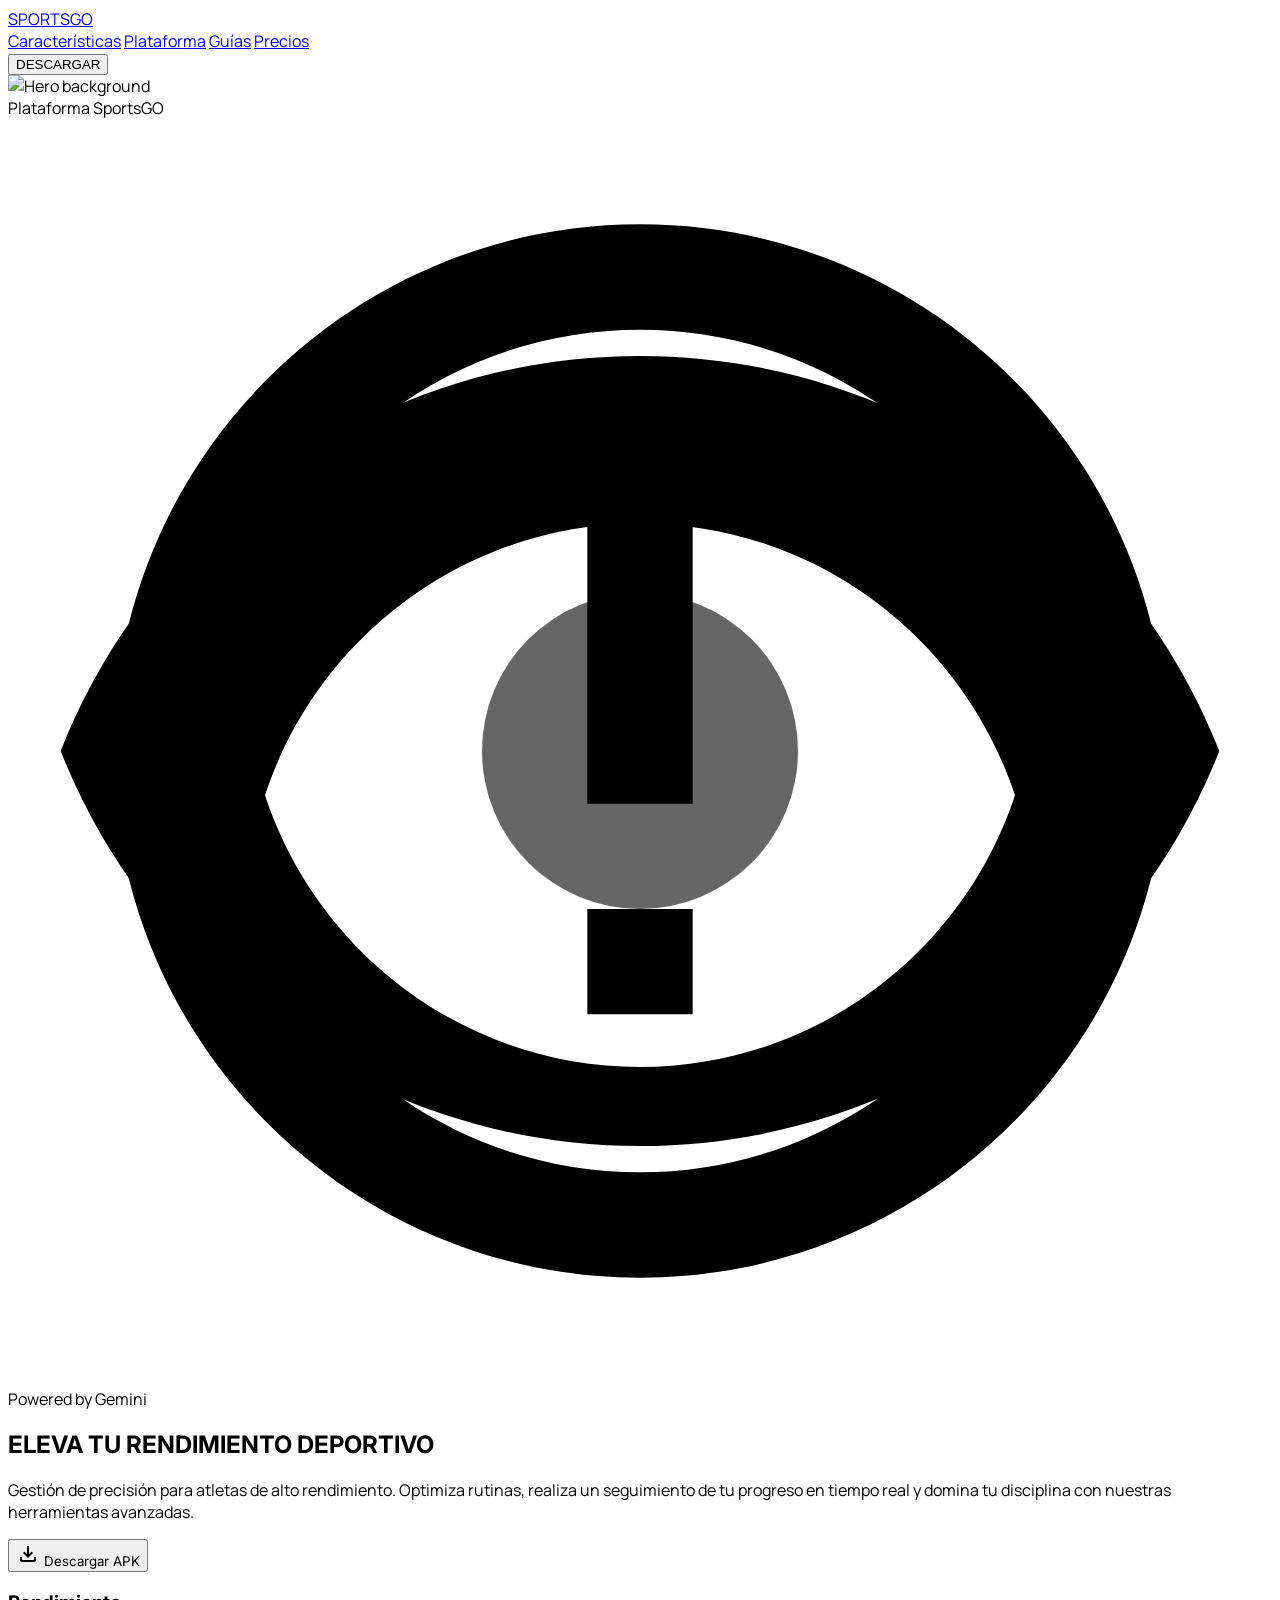
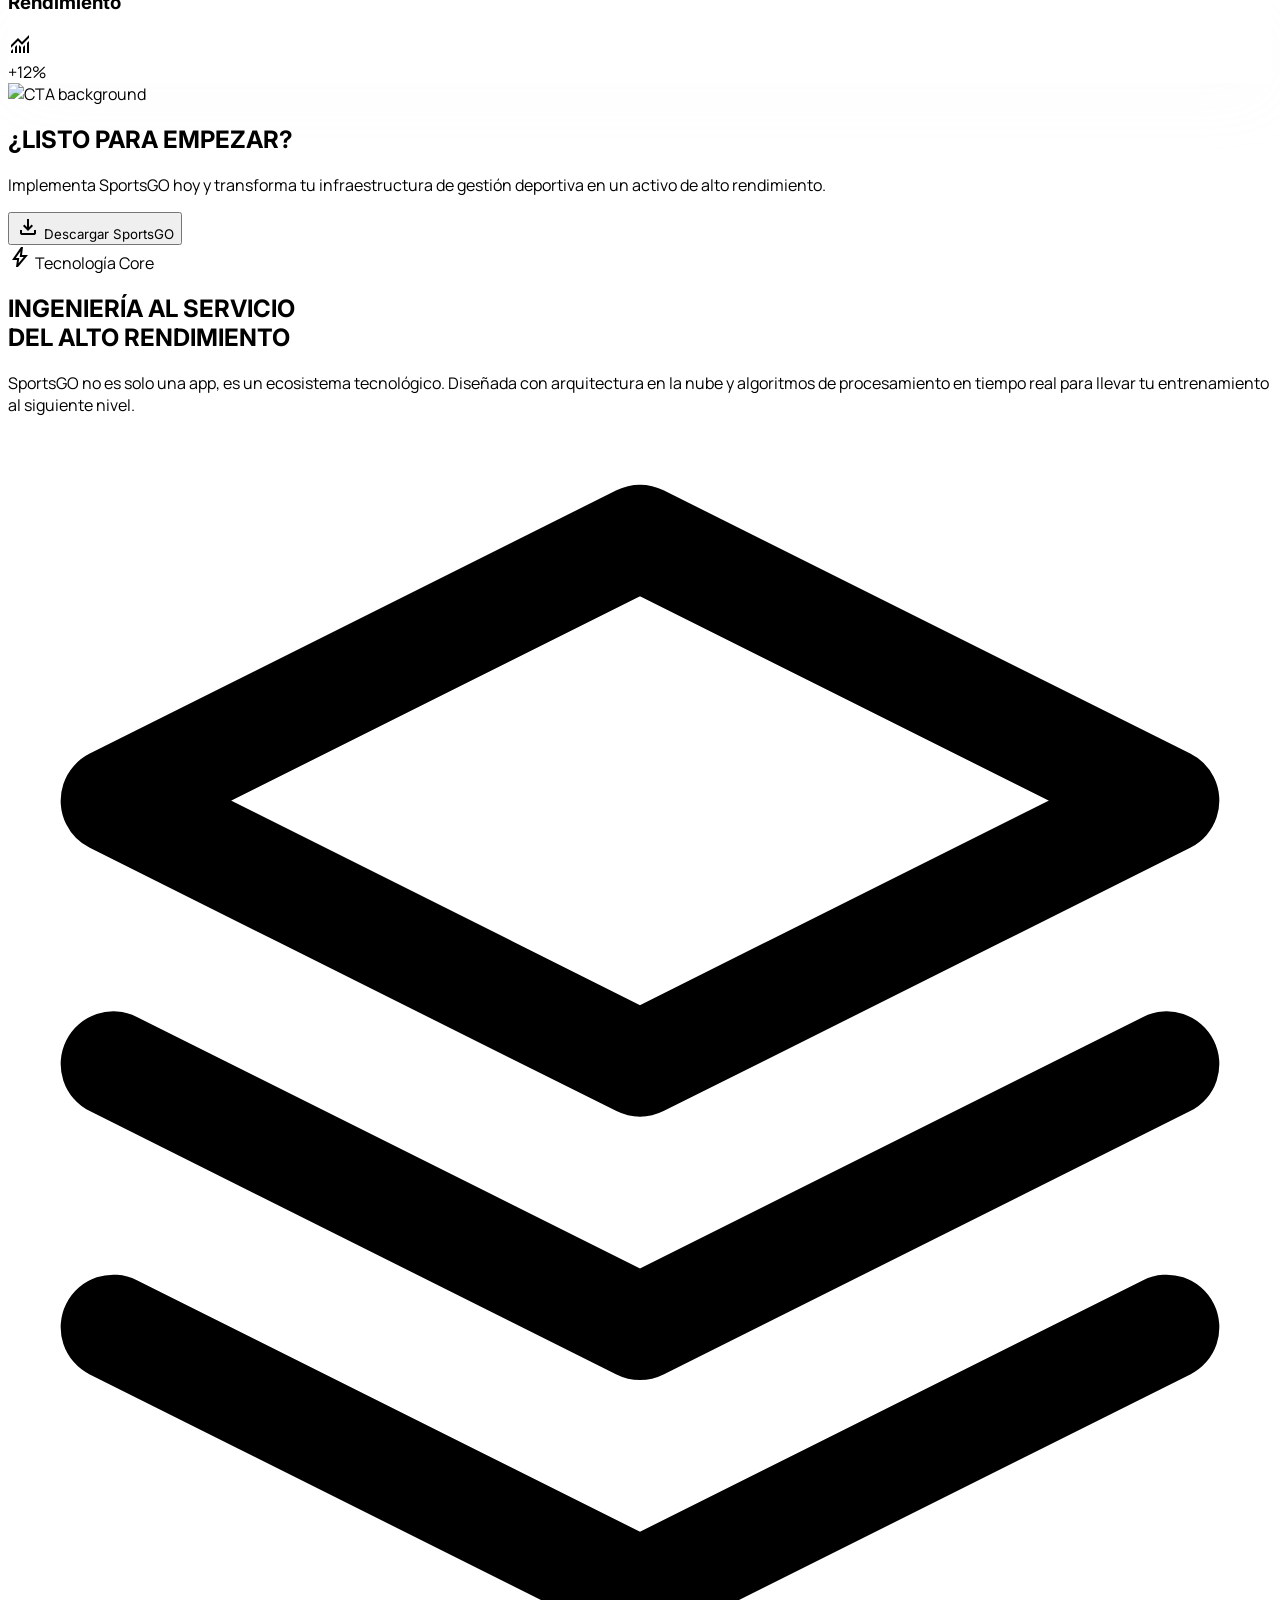
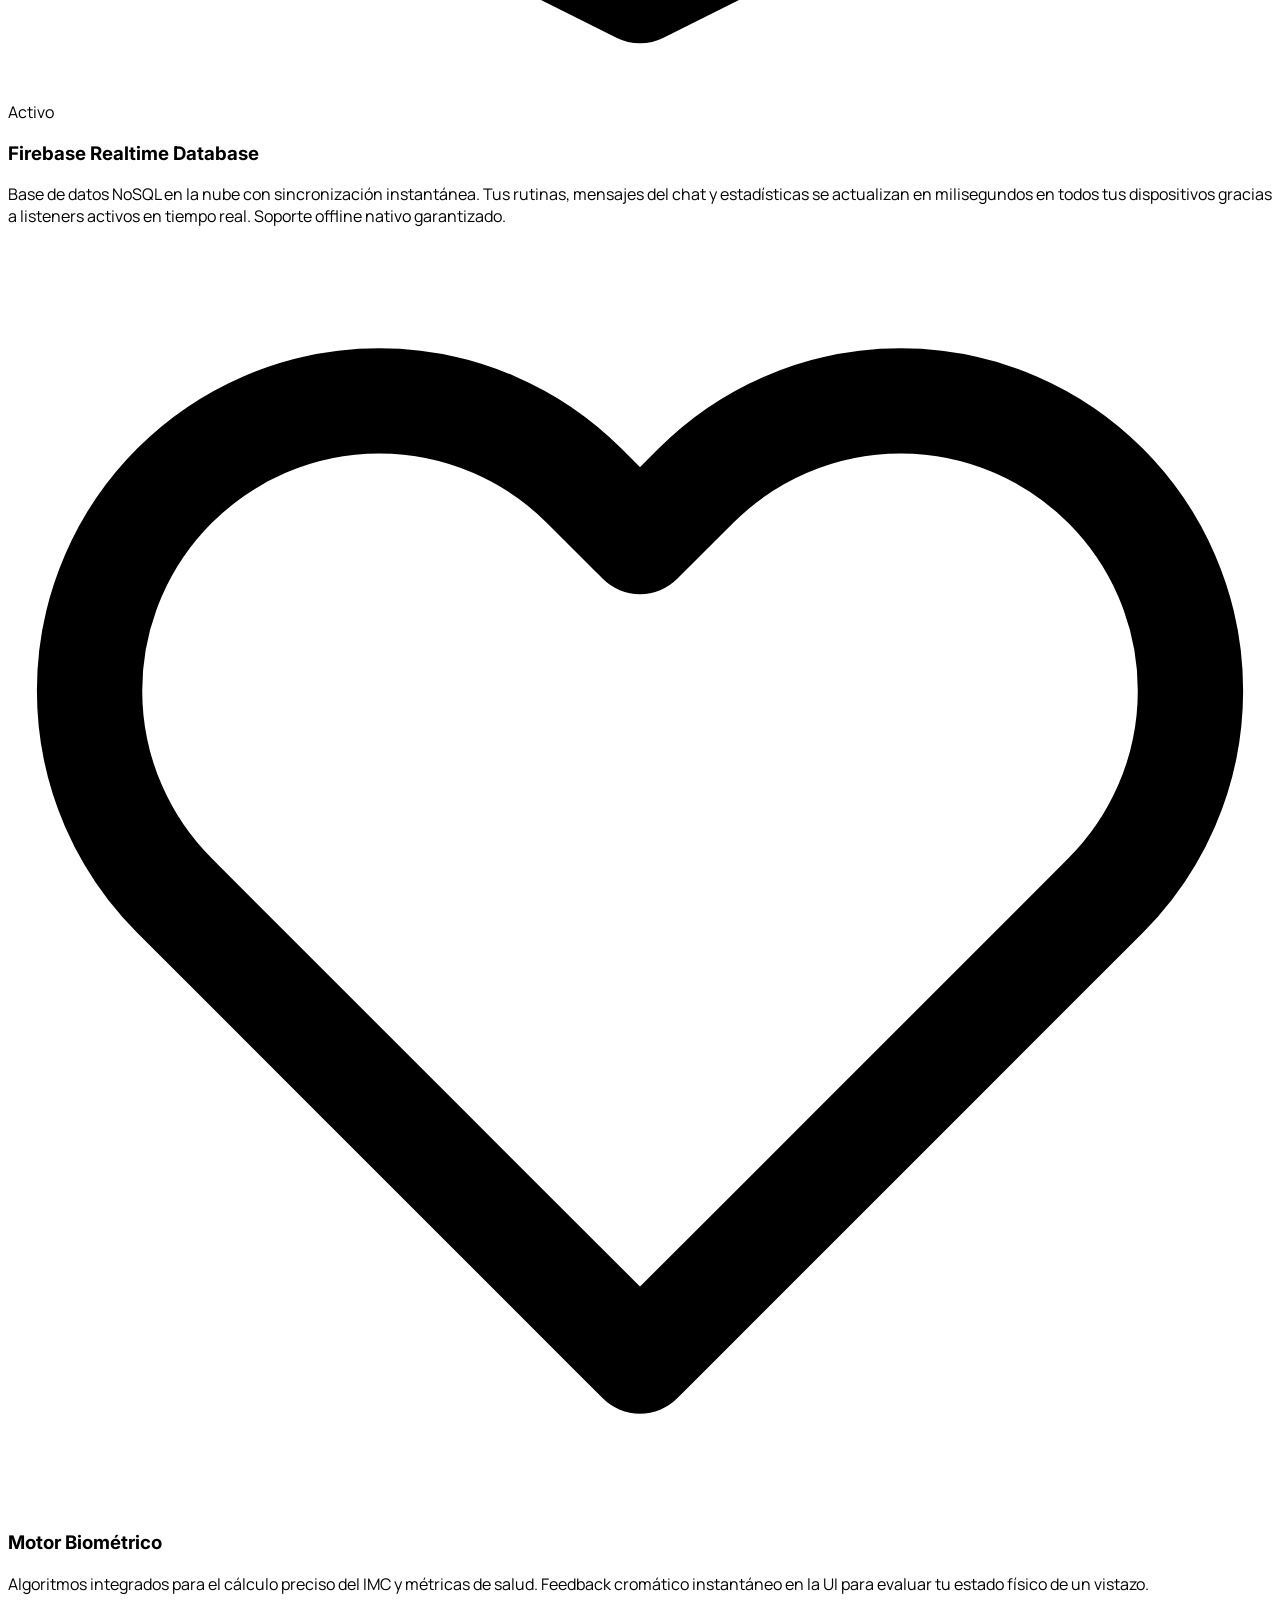
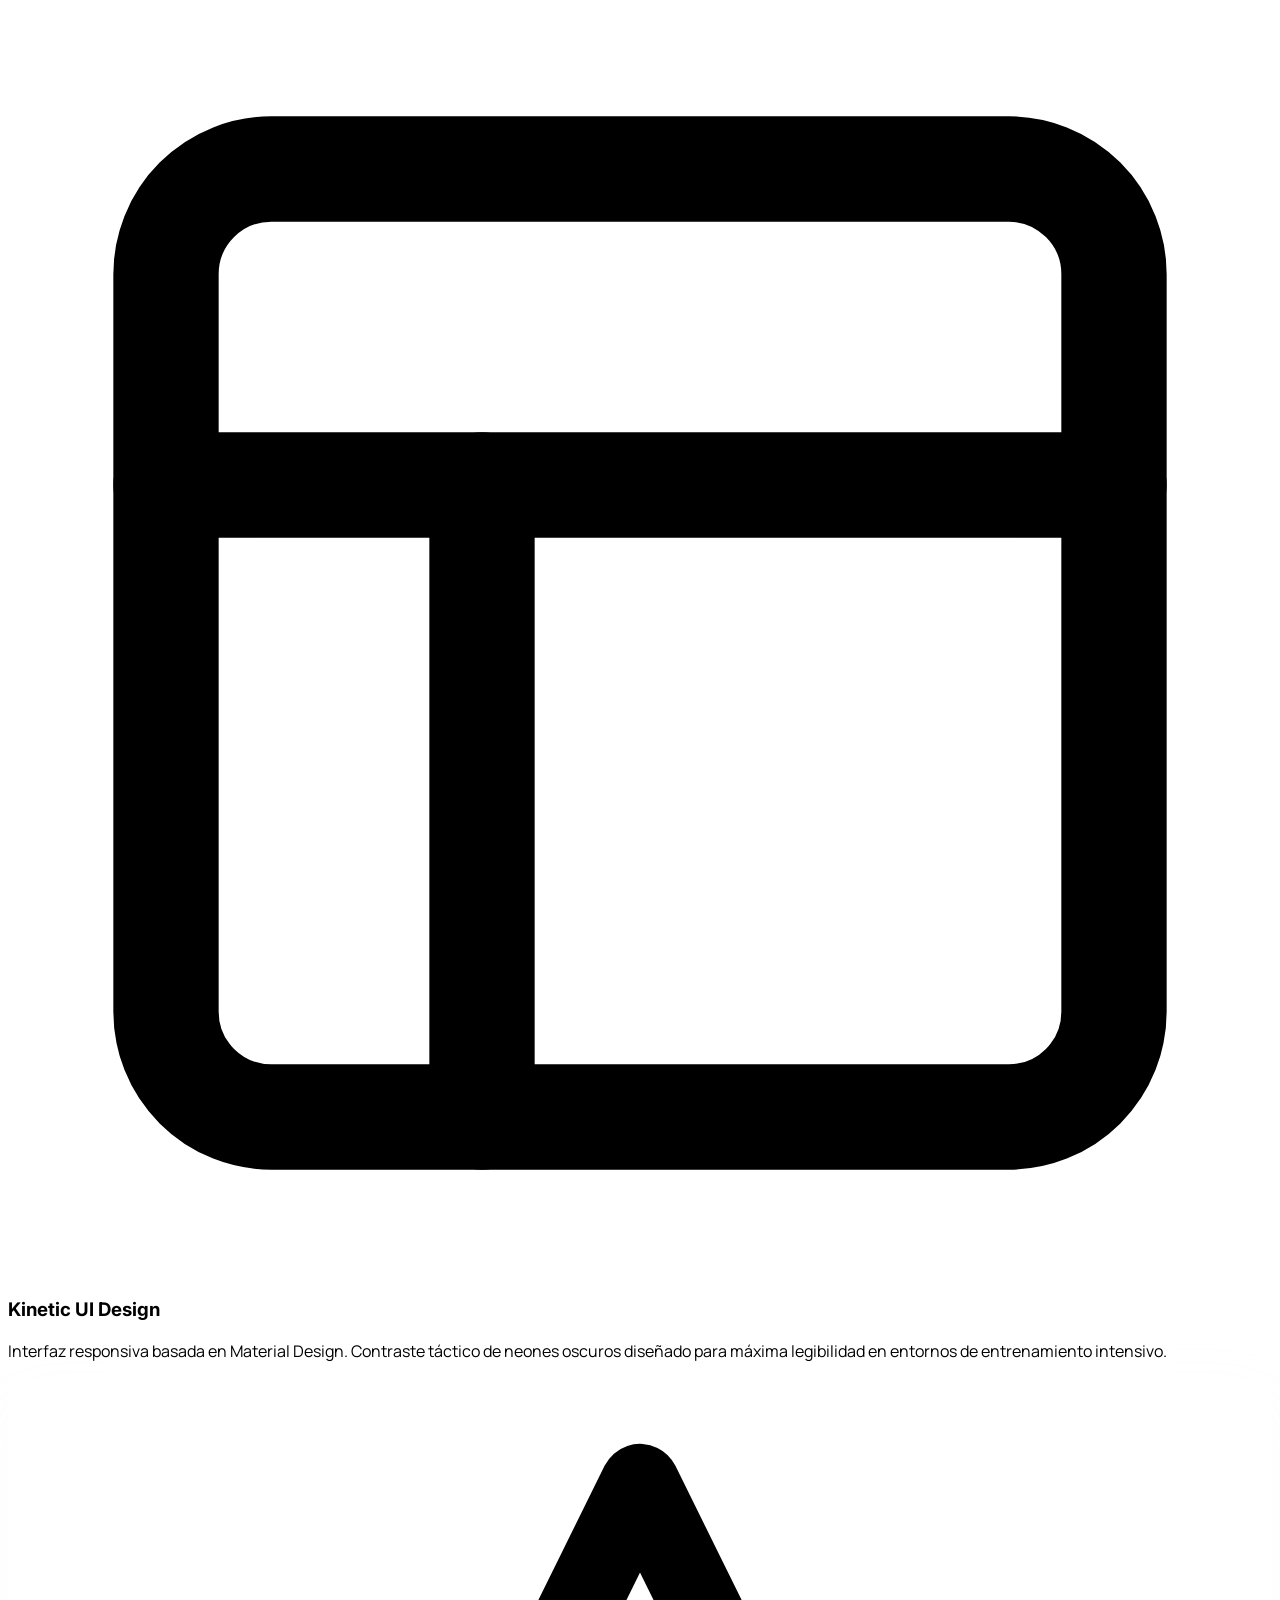
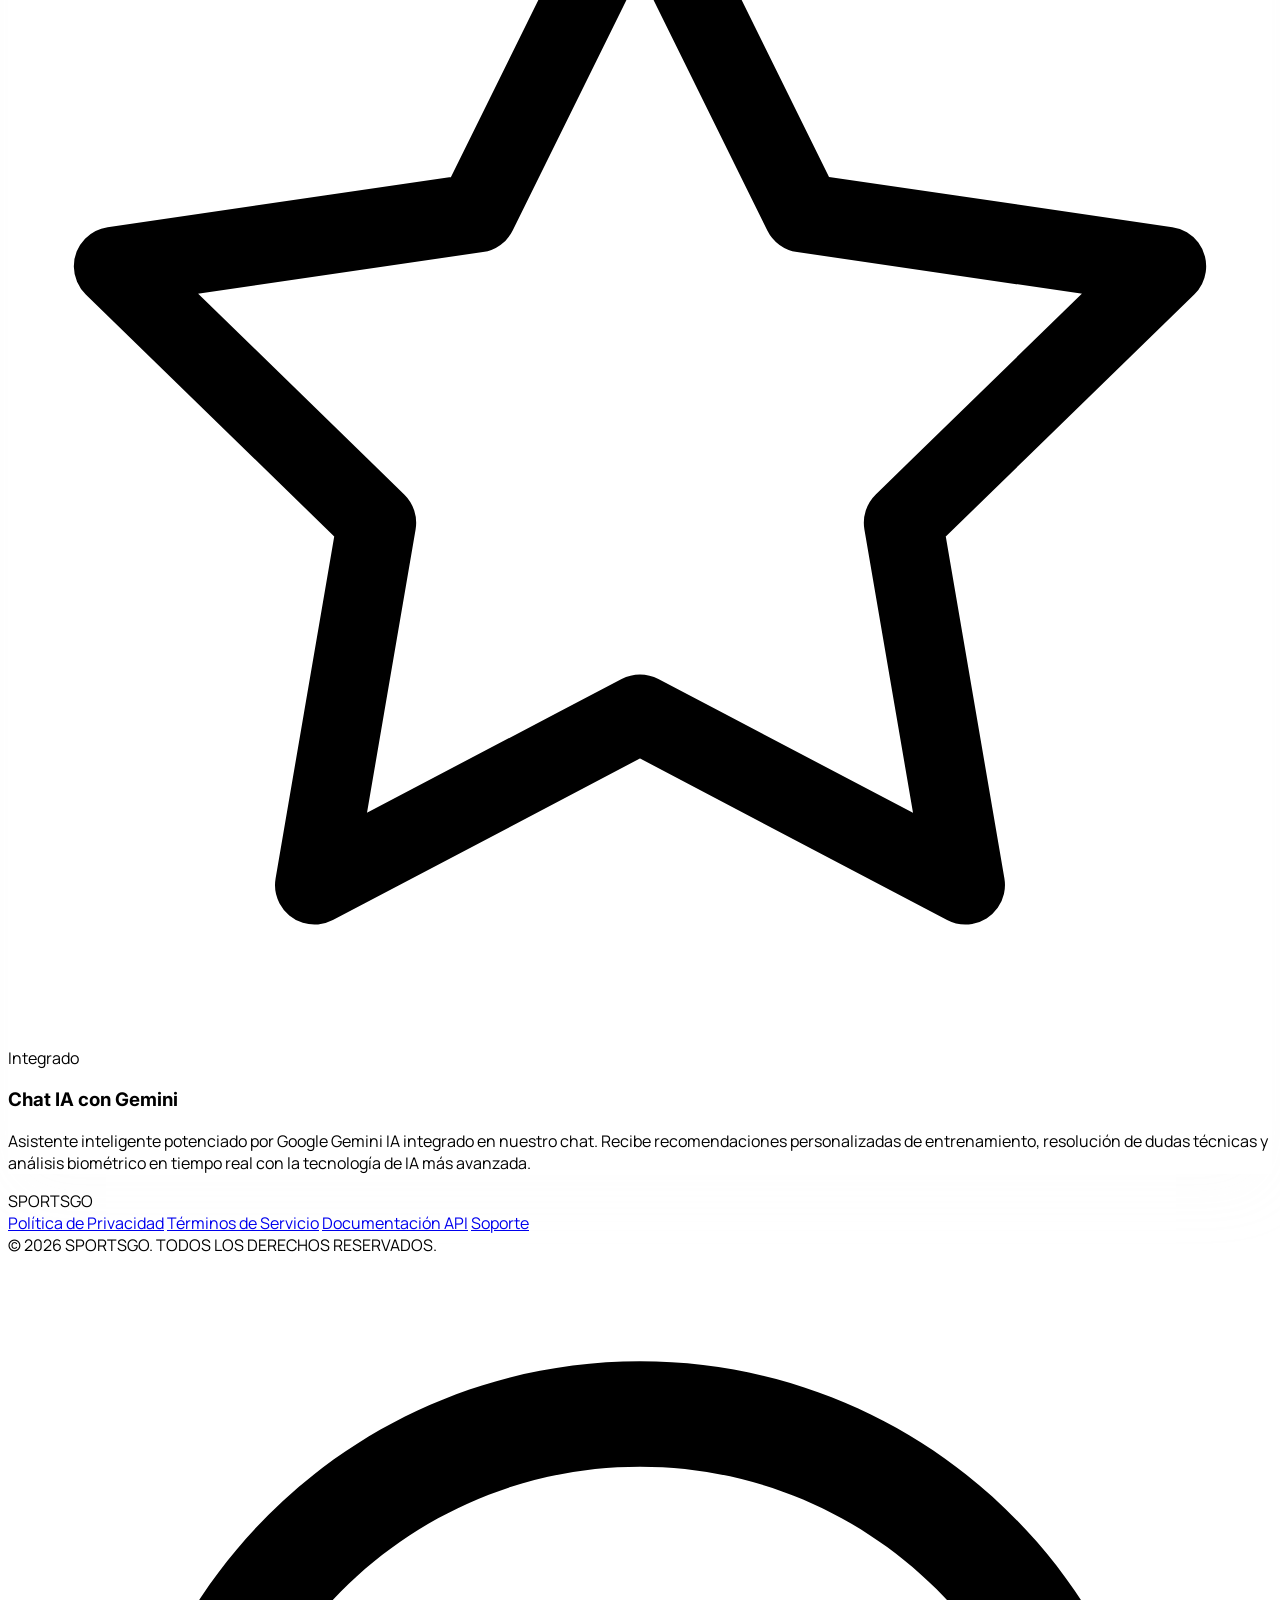
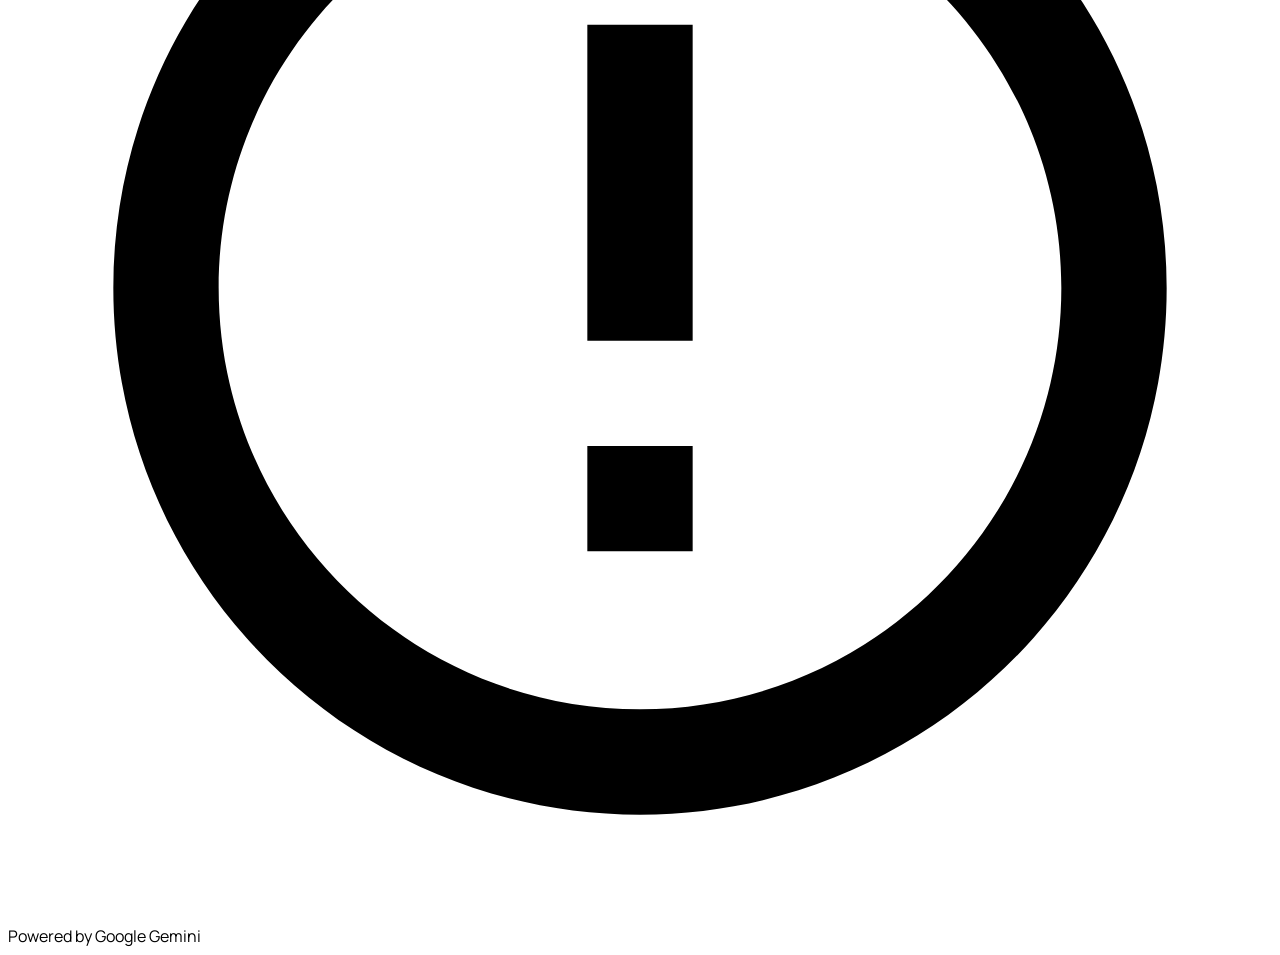
==== commit b46bd000: "feat: mejora el diseño de la sección de características con nuevos gradientes y elementos visuales, " ====
--- a/index.html
+++ b/index.html
@@ -283,32 +283,52 @@
 
             <div class="grid grid-cols-1 md:grid-cols-3 gap-6 auto-rows-[minmax(250px,auto)]">
                 
-                <div class="md:col-span-2 bg-surface-container-low/80 backdrop-blur-md border border-outline-variant/15 rounded-3xl p-8 group hover:bg-surface-container hover:border-primary/30 transition-all duration-500 overflow-hidden relative shadow-ambient animate-fade-up">
-                    <div class="absolute inset-0 bg-gradient-to-br from-primary/5 to-transparent opacity-0 group-hover:opacity-100 transition-opacity duration-500"></div>
-                    <div class="absolute -right-10 -bottom-10 w-48 h-48 bg-primary/20 rounded-full blur-3xl group-hover:scale-150 transition-transform duration-700"></div>
+                <div class="md:col-span-2 bg-gradient-to-br from-[#1a1a2e] via-[#16213e] to-[#0f3460] backdrop-blur-md border border-orange-500/40 rounded-3xl p-8 group hover:border-orange-400/60 transition-all duration-500 overflow-hidden relative shadow-[0_0_40px_rgba(249,115,22,0.15)] animate-fade-up">
+                    <div class="absolute inset-0 bg-gradient-to-br from-orange-500/10 via-transparent to-yellow-500/5 opacity-0 group-hover:opacity-100 transition-opacity duration-500"></div>
+                    <div class="absolute -right-10 -bottom-10 w-48 h-48 bg-orange-500/20 rounded-full blur-3xl group-hover:scale-150 transition-transform duration-700 animate-pulse" style="animation-duration: 3s;"></div>
+                    <div class="absolute -left-8 -top-8 w-32 h-32 bg-yellow-500/10 rounded-full blur-2xl group-hover:scale-125 transition-transform duration-500"></div>
                     
                     <div class="relative z-10 flex flex-col h-full justify-between">
-                        <div class="w-14 h-14 bg-surface-container-highest rounded-2xl flex items-center justify-center border border-outline-variant/20 mb-6 group-hover:-translate-y-2 transition-transform duration-300 shadow-[0_0_15px_rgba(183,196,255,0.1)]">
-                            <span class="material-symbols-outlined text-3xl text-primary">cloud_sync</span>
+                        <div class="flex items-start justify-between">
+                            <div class="w-14 h-14 bg-gradient-to-br from-orange-500/30 to-yellow-500/30 rounded-2xl flex items-center justify-center border border-orange-400/40 mb-6 group-hover:-translate-y-2 group-hover:shadow-[0_0_25px_rgba(249,115,22,0.5)] transition-all duration-300">
+                                <svg class="w-7 h-7 text-orange-400" viewBox="0 0 24 24" fill="none" stroke="currentColor" stroke-width="2">
+                                    <path d="M12 2L2 7l10 5 10-5-10-5z" stroke-linecap="round" stroke-linejoin="round"/>
+                                    <path d="M2 17l10 5 10-5" stroke-linecap="round" stroke-linejoin="round"/>
+                                    <path d="M2 12l10 5 10-5" stroke-linecap="round" stroke-linejoin="round"/>
+                                </svg>
+                            </div>
+                            <span class="bg-gradient-to-r from-orange-500/20 to-yellow-500/20 text-orange-300 text-[10px] font-bold px-3 py-1.5 rounded-full uppercase tracking-wider border border-orange-400/30 flex items-center gap-1.5">
+                                <span class="w-1.5 h-1.5 rounded-full bg-orange-400 animate-pulse"></span>
+                                Activo
+                            </span>
                         </div>
                         <div>
-                            <h3 class="text-2xl font-black font-headline mb-3 text-on-surface">Sincronización Cloud Firestore</h3>
+                            <h3 class="text-2xl font-black font-headline mb-3 text-on-surface">Firebase Realtime Database</h3>
                             <p class="text-on-surface-variant font-body text-base leading-relaxed max-w-md">
-                                Persistencia de datos NoSQL en la nube. Tus rutinas, mensajes del chat y estadísticas se actualizan en milisegundos en todos tus dispositivos gracias a listeners activos en tiempo real. Soporte offline nativo garantizado.
+                                Base de datos NoSQL en la nube con sincronización instantánea. Tus rutinas, mensajes del chat y estadísticas se actualizan en milisegundos en todos tus dispositivos gracias a listeners activos en tiempo real. Soporte offline nativo garantizado.
                             </p>
                         </div>
                     </div>
                 </div>
 
-                <div class="bg-surface-container-low/80 backdrop-blur-md border border-outline-variant/15 rounded-3xl p-8 group hover:bg-surface-container hover:border-tertiary/30 transition-all duration-500 overflow-hidden relative shadow-ambient animate-fade-up" style="animation-delay: 0.1s;">
-                    <div class="absolute -right-8 -top-8 w-32 h-32 bg-tertiary/10 rounded-full blur-2xl group-hover:bg-tertiary/20 transition-colors duration-500"></div>
+                <div class="bg-gradient-to-br from-[#1a0a2e] via-[#2d1b4e] to-[#1a0a2e] backdrop-blur-md border border-pink-500/40 rounded-3xl p-8 group hover:border-pink-400/60 transition-all duration-500 overflow-hidden relative shadow-[0_0_40px_rgba(236,72,153,0.15)] animate-fade-up" style="animation-delay: 0.1s;">
+                    <div class="absolute -right-8 -top-8 w-32 h-32 bg-pink-500/20 rounded-full blur-2xl group-hover:bg-pink-500/30 group-hover:scale-150 transition-all duration-500 animate-pulse" style="animation-duration: 2.5s;"></div>
+                    <div class="absolute -left-4 -bottom-4 w-24 h-24 bg-purple-500/15 rounded-full blur-xl group-hover:scale-125 transition-transform duration-700"></div>
                     
                     <div class="relative z-10 flex flex-col h-full justify-between">
-                        <div class="w-12 h-12 bg-surface-container-highest rounded-xl flex items-center justify-center border border-outline-variant/20 mb-6 group-hover:rotate-12 transition-transform duration-300">
-                            <span class="material-symbols-outlined text-2xl text-tertiary">monitor_heart</span>
+                        <div class="flex items-start justify-between">
+                            <div class="w-12 h-12 bg-gradient-to-br from-pink-500/30 to-purple-500/30 rounded-xl flex items-center justify-center border border-pink-400/40 mb-6 group-hover:rotate-12 group-hover:shadow-[0_0_20px_rgba(236,72,153,0.5)] transition-all duration-300">
+                                <svg class="w-6 h-6 text-pink-400" viewBox="0 0 24 24" fill="none" stroke="currentColor" stroke-width="2">
+                                    <path d="M20.84 4.61a5.5 5.5 0 0 0-7.78 0L12 5.67l-1.06-1.06a5.5 5.5 0 0 0-7.78 7.78l1.06 1.06L12 21.23l7.78-7.78 1.06-1.06a5.5 5.5 0 0 0 0-7.78z" stroke-linecap="round" stroke-linejoin="round"/>
+                                </svg>
+                            </div>
+                            <div class="flex gap-1 opacity-60 group-hover:opacity-100 transition-opacity">
+                                <span class="w-2 h-2 rounded-full bg-pink-400 animate-pulse"></span>
+                                <span class="w-2 h-2 rounded-full bg-purple-400 animate-pulse" style="animation-delay: 0.3s"></span>
+                            </div>
                         </div>
                         <div>
-                            <h3 class="text-xl font-bold font-headline mb-2">Motor Biométrico</h3>
+                            <h3 class="text-xl font-bold font-headline mb-2 text-on-surface">Motor Biométrico</h3>
                             <p class="text-sm text-on-surface-variant font-body leading-relaxed">
                                 Algoritmos integrados para el cálculo preciso del IMC y métricas de salud. Feedback cromático instantáneo en la UI para evaluar tu estado físico de un vistazo.
                             </p>
@@ -316,20 +336,27 @@
                     </div>
                 </div>
 
-                <div class="bg-surface-container-low/80 backdrop-blur-md border border-outline-variant/15 rounded-3xl p-8 group hover:bg-surface-container hover:border-outline-variant/50 transition-all duration-500 overflow-hidden relative shadow-ambient animate-fade-up" style="animation-delay: 0.2s;">
+                <div class="bg-gradient-to-br from-[#0a1628] via-[#1a2744] to-[#0a1628] backdrop-blur-md border border-cyan-500/40 rounded-3xl p-8 group hover:border-cyan-400/60 transition-all duration-500 overflow-hidden relative shadow-[0_0_40px_rgba(6,182,212,0.15)] animate-fade-up" style="animation-delay: 0.2s;">
+                    <div class="absolute -right-6 -top-6 w-28 h-28 bg-cyan-500/15 rounded-full blur-2xl group-hover:bg-cyan-500/25 group-hover:scale-150 transition-all duration-500"></div>
+                    <div class="absolute -left-6 -bottom-6 w-24 h-24 bg-blue-500/10 rounded-full blur-xl group-hover:scale-125 transition-transform duration-700"></div>
                     
                     <div class="relative z-10 flex flex-col h-full justify-between">
                         <div class="flex justify-between items-start mb-6">
-                            <div class="w-12 h-12 bg-surface-container-highest rounded-xl flex items-center justify-center border border-outline-variant/20 group-hover:scale-110 transition-transform duration-300">
-                                <span class="material-symbols-outlined text-2xl text-on-surface">design_services</span>
+                            <div class="w-12 h-12 bg-gradient-to-br from-cyan-500/30 to-blue-500/30 rounded-xl flex items-center justify-center border border-cyan-400/40 group-hover:scale-110 group-hover:shadow-[0_0_20px_rgba(6,182,212,0.5)] transition-all duration-300">
+                                <svg class="w-6 h-6 text-cyan-400" viewBox="0 0 24 24" fill="none" stroke="currentColor" stroke-width="2">
+                                    <rect x="3" y="3" width="18" height="18" rx="2" ry="2" stroke-linecap="round" stroke-linejoin="round"/>
+                                    <line x1="3" y1="9" x2="21" y2="9" stroke-linecap="round" stroke-linejoin="round"/>
+                                    <line x1="9" y1="21" x2="9" y2="9" stroke-linecap="round" stroke-linejoin="round"/>
+                                </svg>
                             </div>
                             <div class="flex gap-1 opacity-50 group-hover:opacity-100 transition-opacity">
-                                <span class="w-2 h-2 rounded-full bg-primary animate-pulse"></span>
-                                <span class="w-2 h-2 rounded-full bg-tertiary animate-pulse" style="animation-delay: 0.2s"></span>
+                                <span class="w-2 h-2 rounded-full bg-cyan-400 animate-pulse"></span>
+                                <span class="w-2 h-2 rounded-full bg-blue-400 animate-pulse" style="animation-delay: 0.2s"></span>
+                                <span class="w-2 h-2 rounded-full bg-purple-400 animate-pulse" style="animation-delay: 0.4s"></span>
                             </div>
                         </div>
                         <div>
-                            <h3 class="text-xl font-bold font-headline mb-2">Kinetic UI Design</h3>
+                            <h3 class="text-xl font-bold font-headline mb-2 text-on-surface">Kinetic UI Design</h3>
                             <p class="text-sm text-on-surface-variant font-body leading-relaxed">
                                 Interfaz responsiva basada en Material Design. Contraste táctico de neones oscuros diseñado para máxima legibilidad en entornos de entrenamiento intensivo.
                             </p>
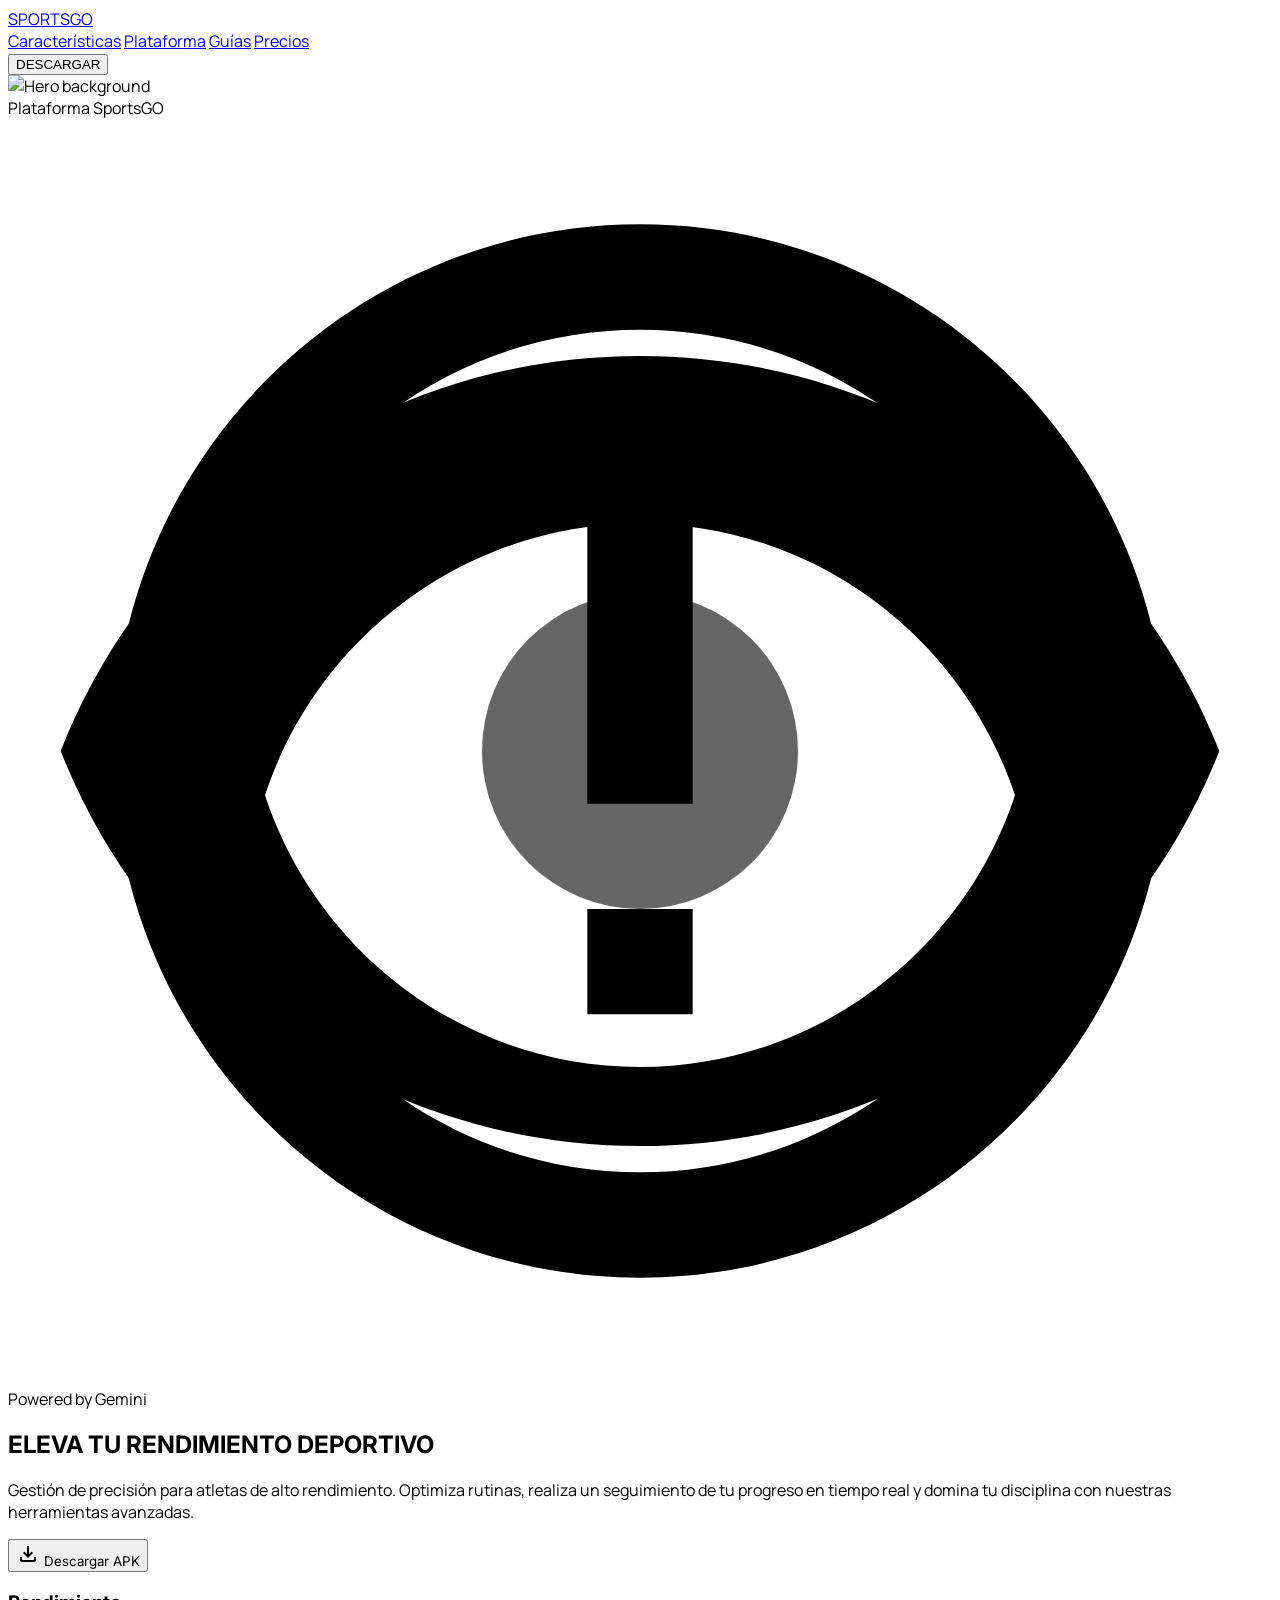
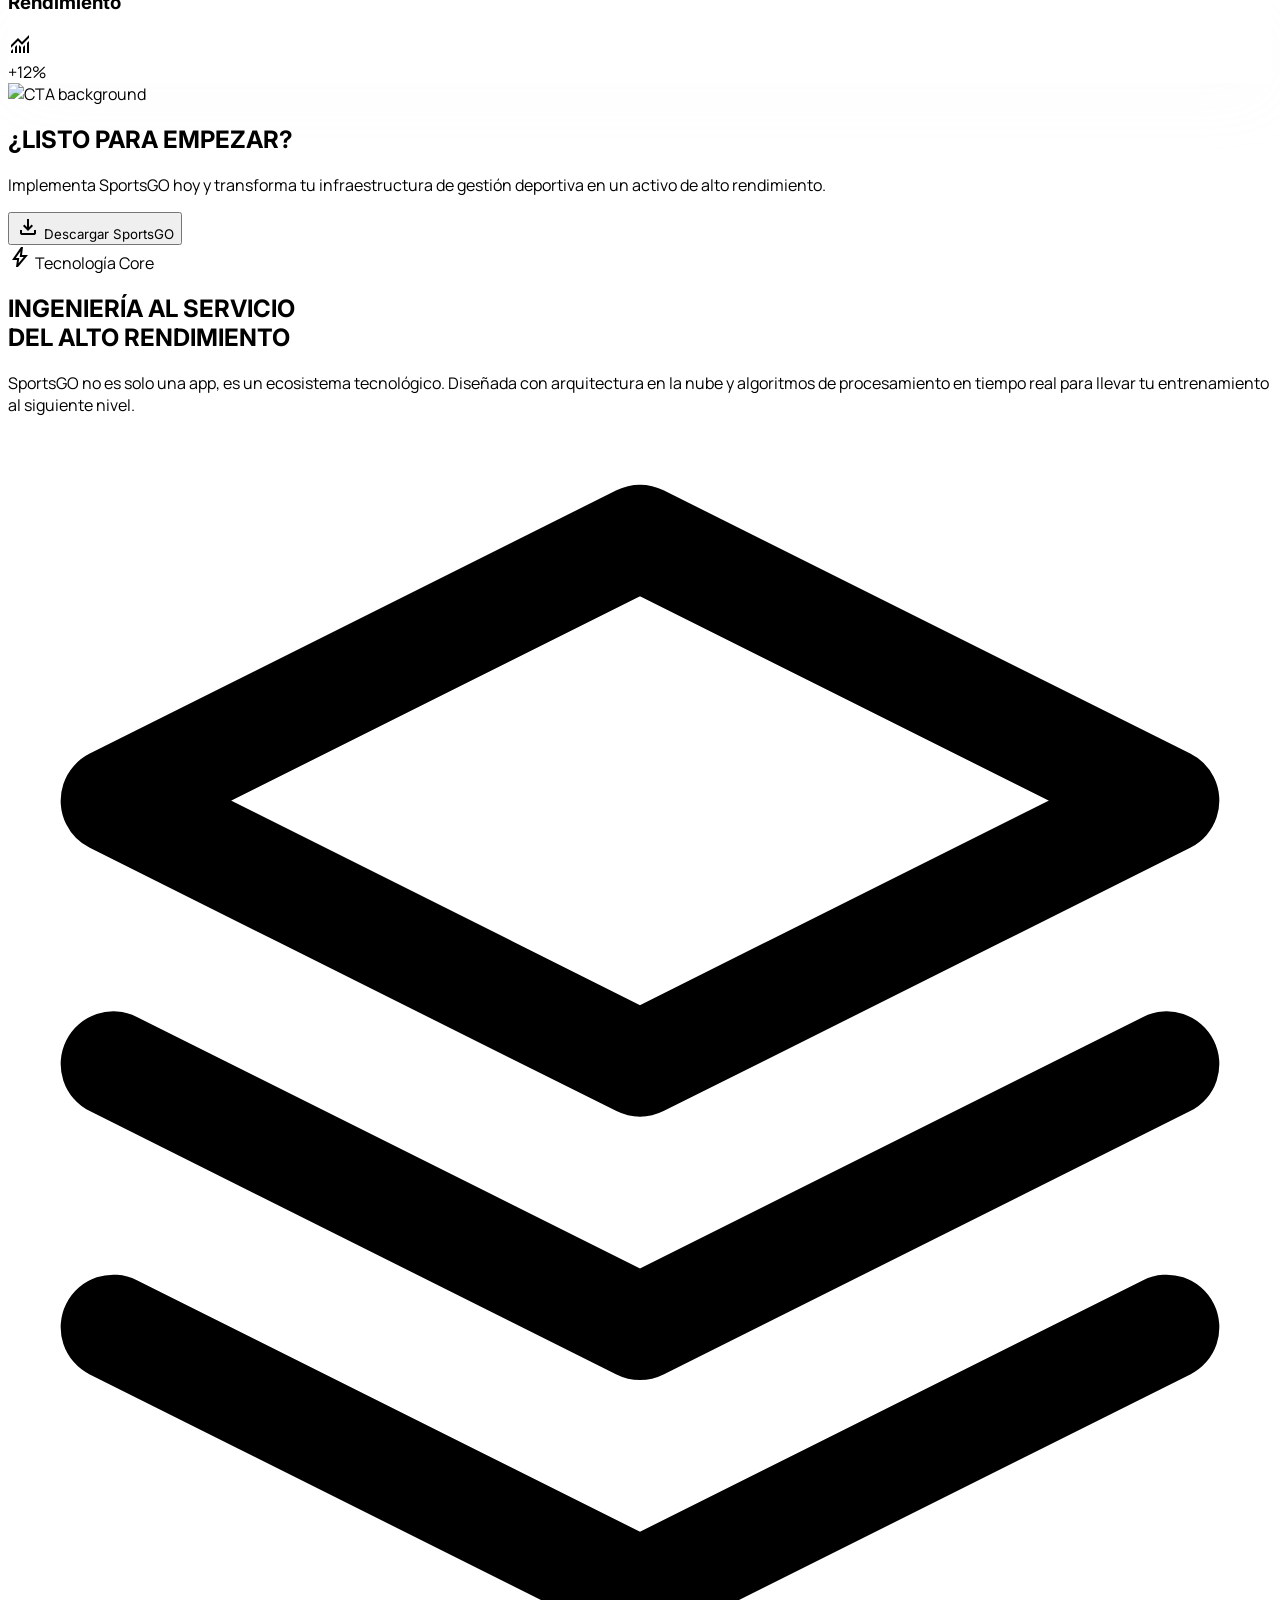
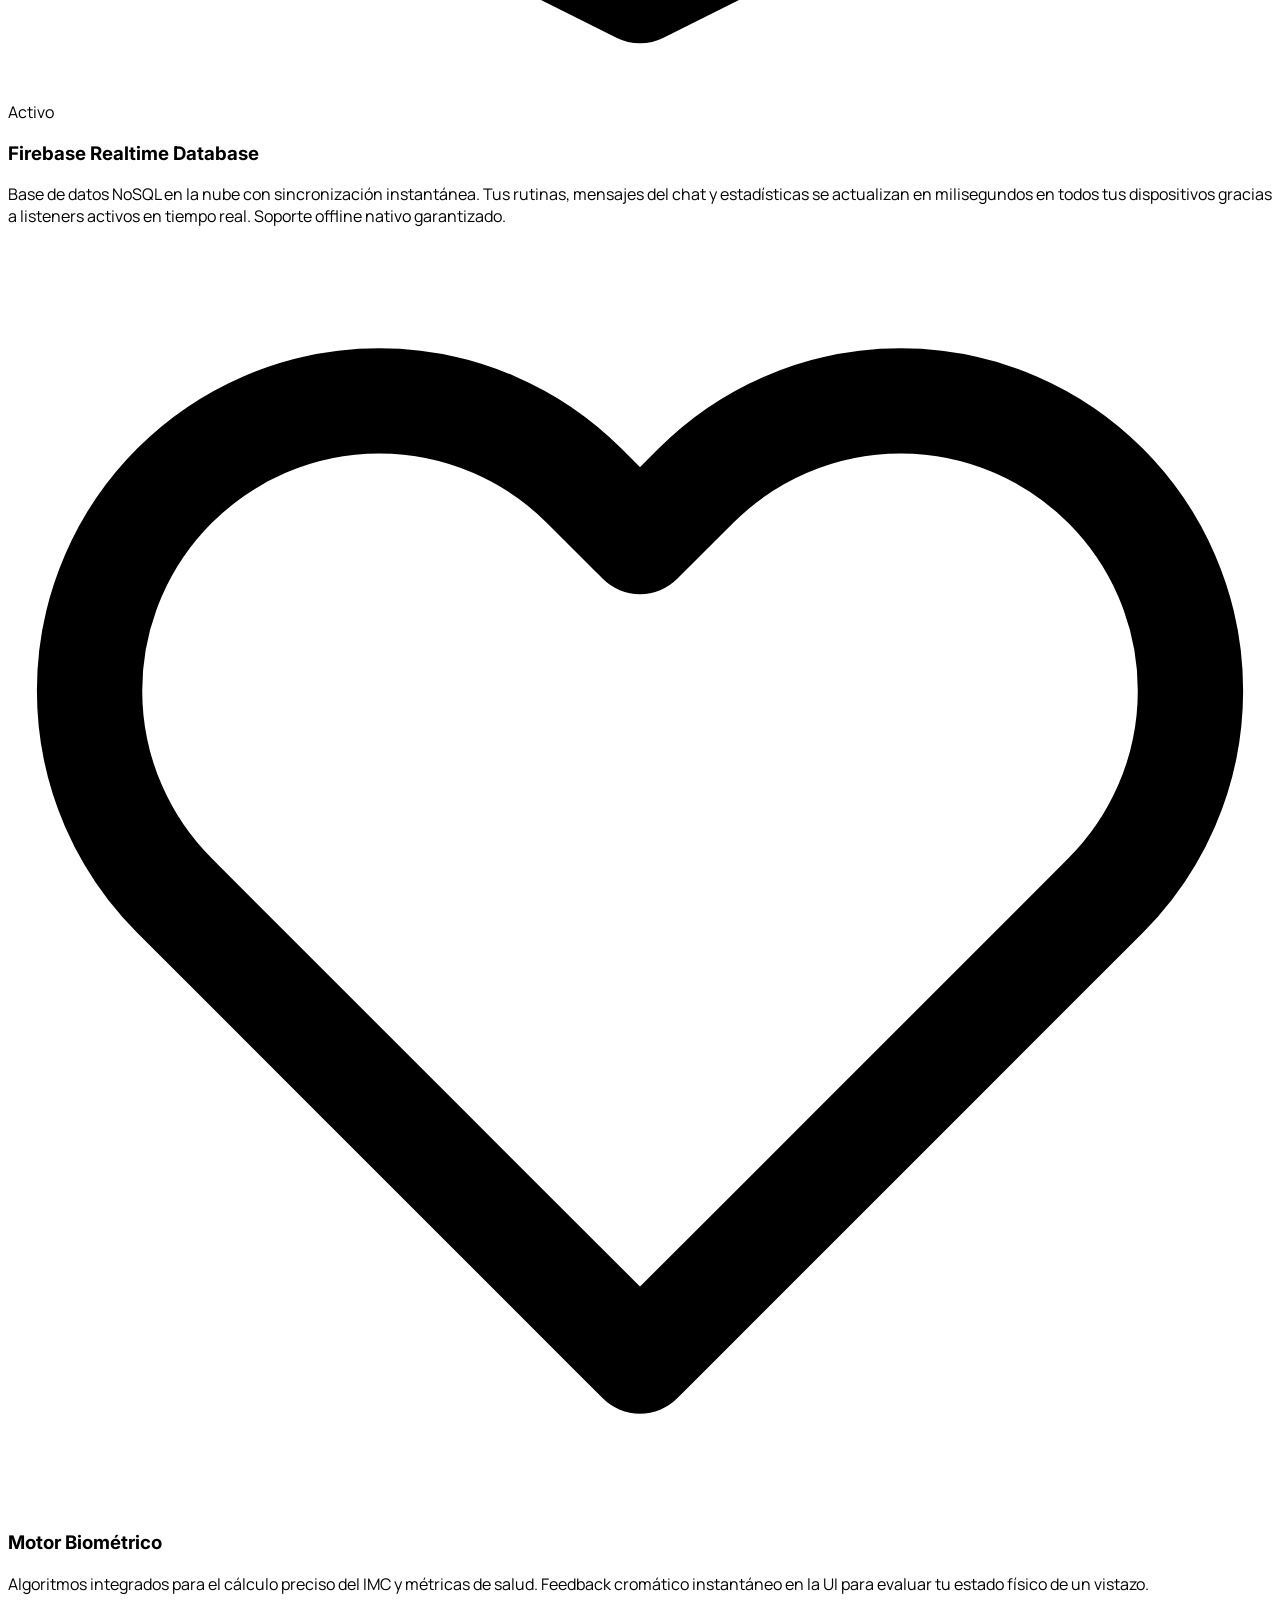
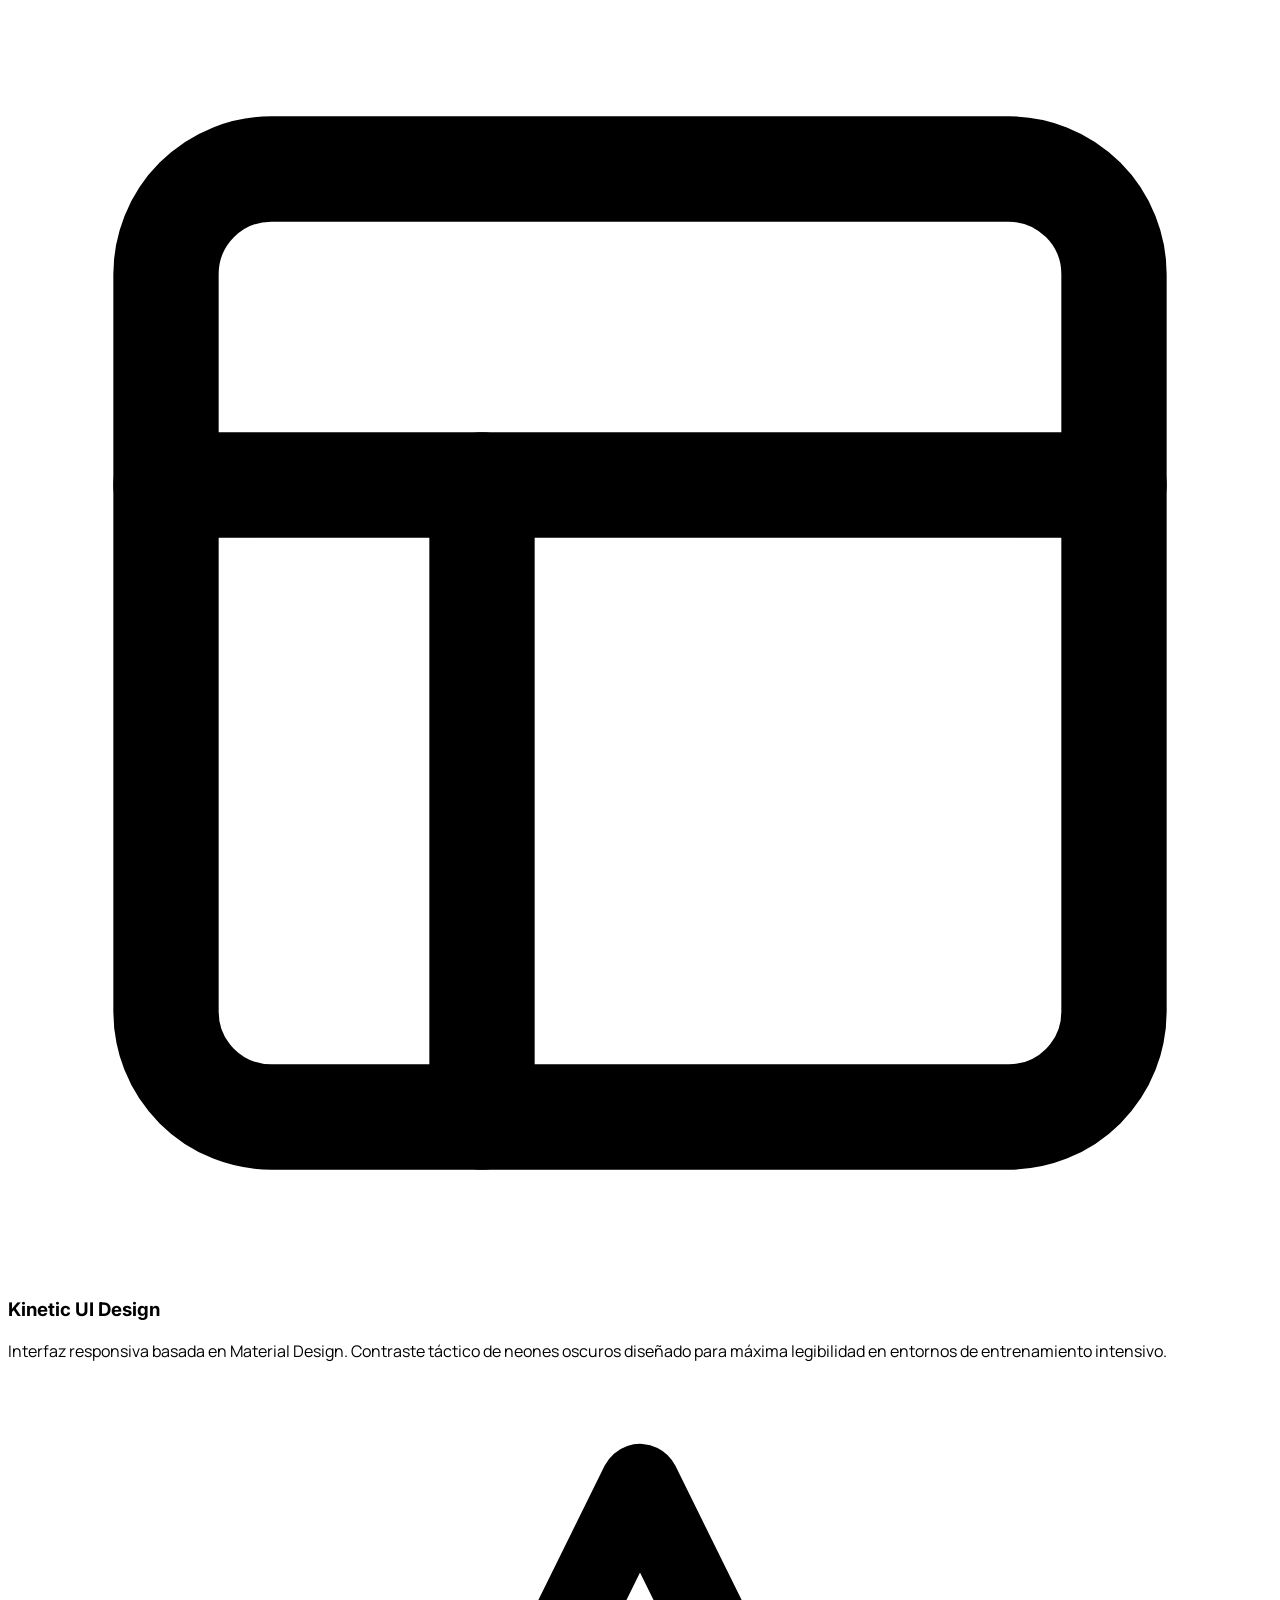
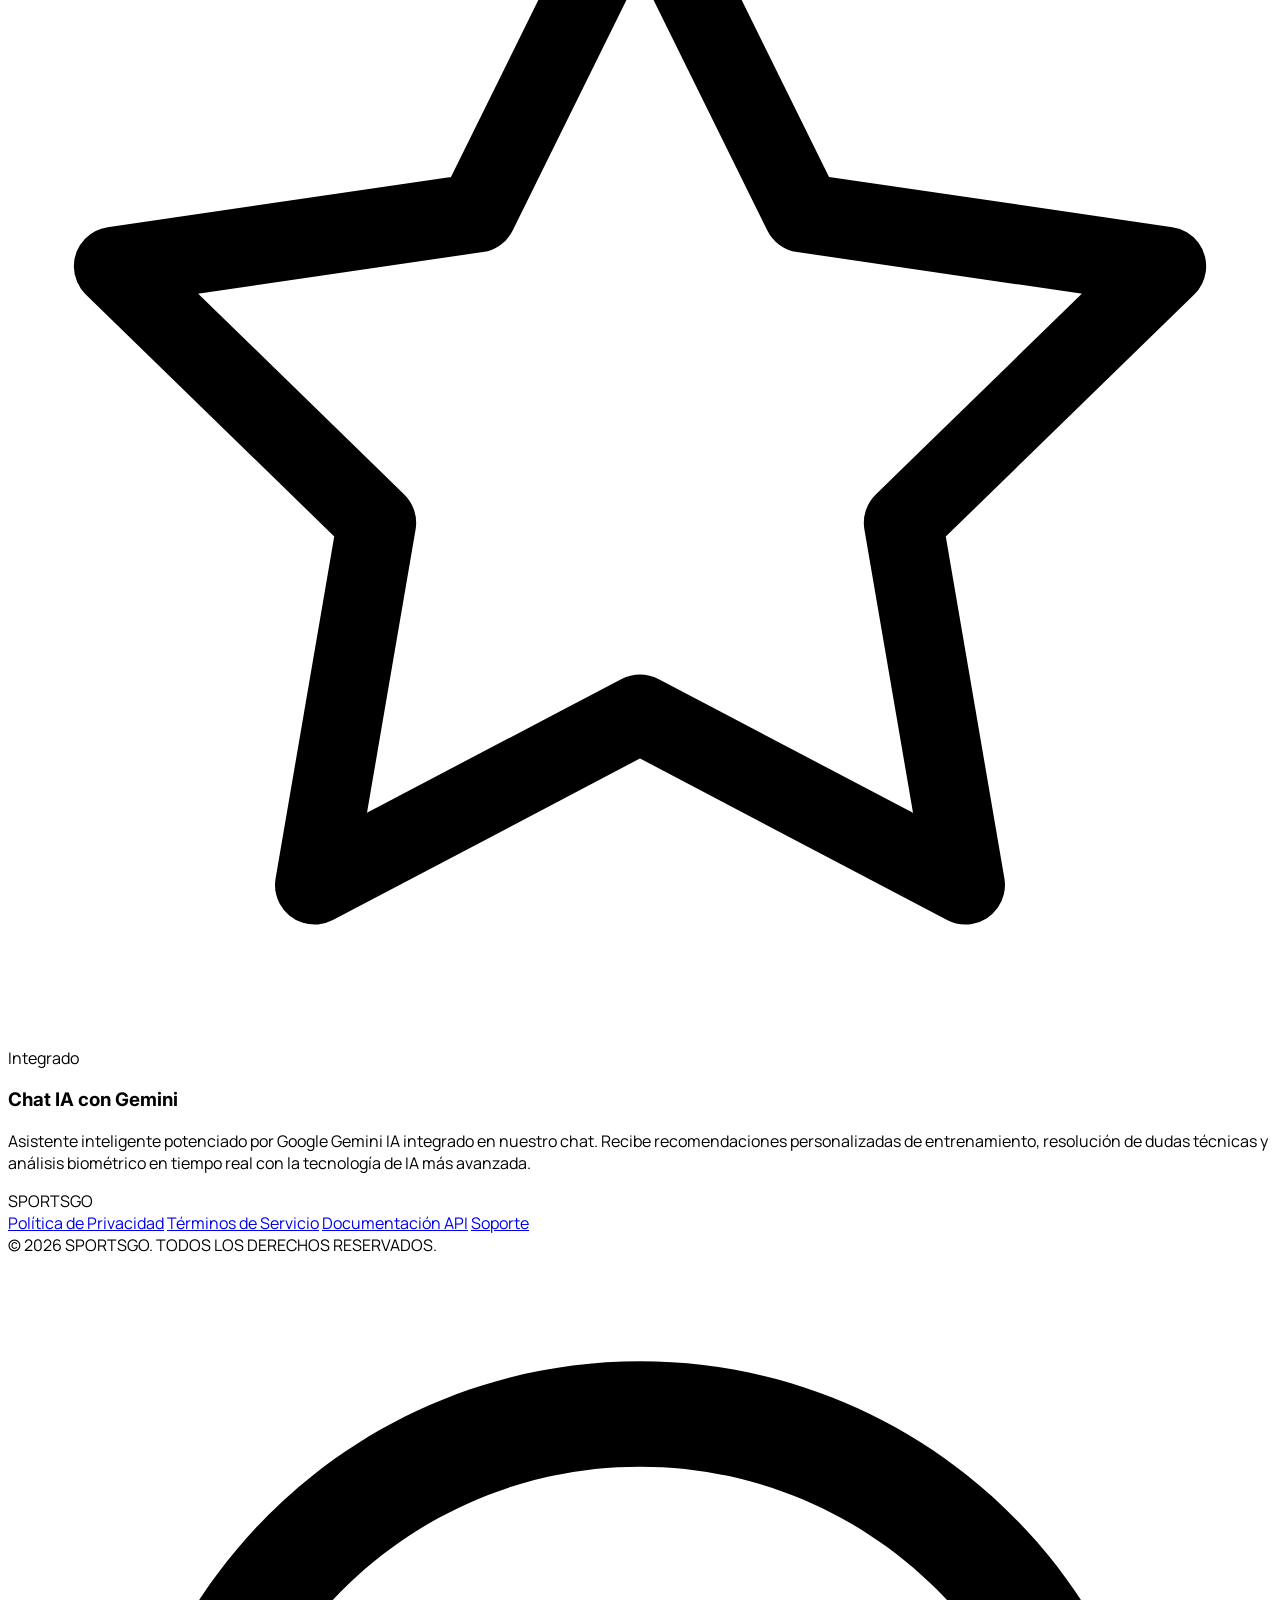
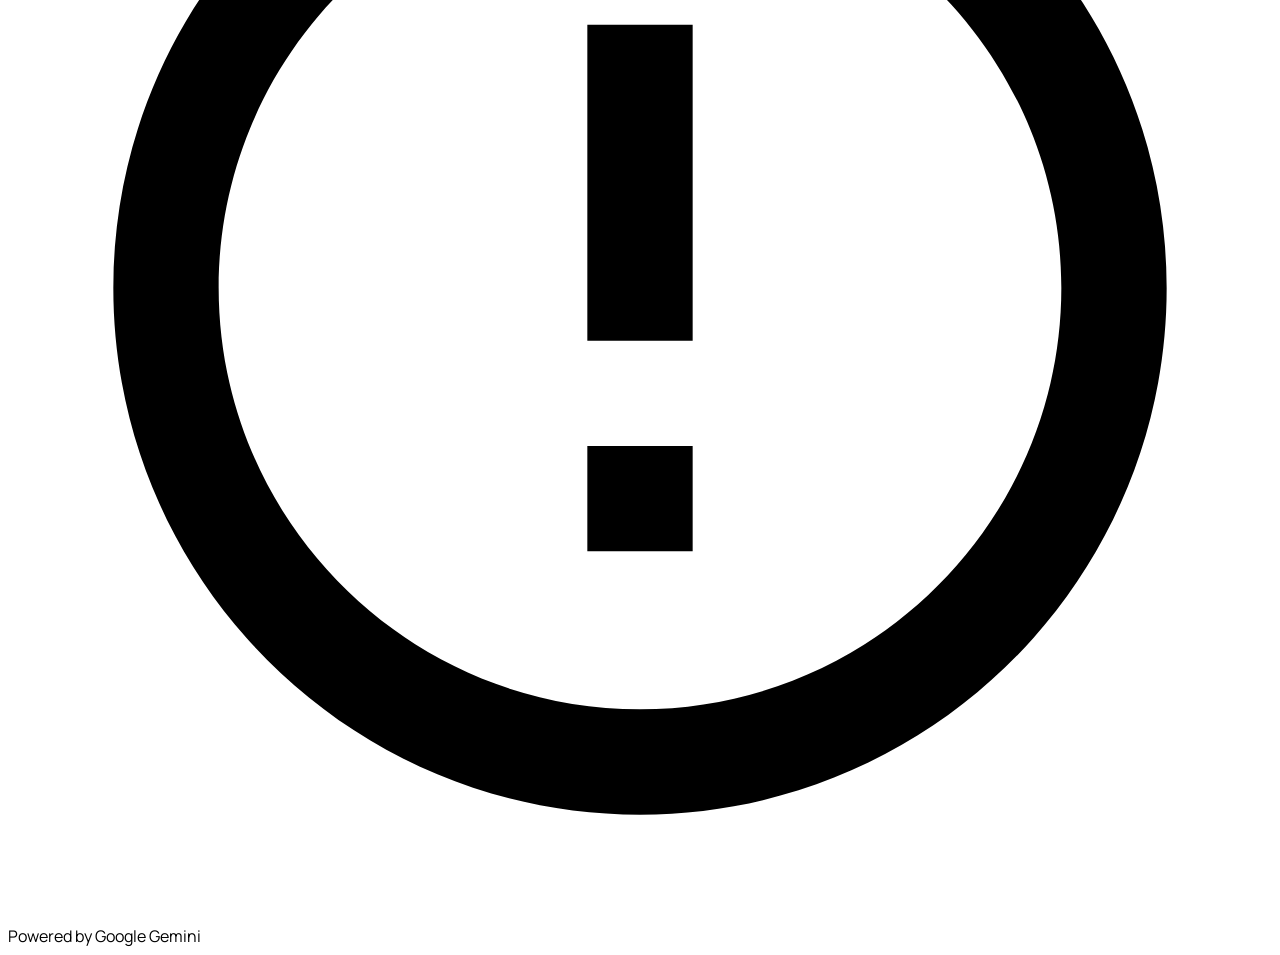
==== commit 0c8c21de: "feat: mejora la sección de chat IA con Gemini, actualizando el diseño y el texto para mayor claridad" ====
--- a/index.html
+++ b/index.html
@@ -189,13 +189,16 @@
                                 SportsGO</span>
                         </div>
                         <div
-                            class="inline-flex items-center gap-2 px-4 py-2 rounded-full bg-gradient-to-r from-blue-600/20 to-purple-600/20 border border-blue-500/30 backdrop-blur-md hover:border-blue-400/50 transition-all cursor-default group">
-                            <svg class="w-4 h-4 text-blue-400 group-hover:text-blue-300 transition-colors" viewBox="0 0 24 24" fill="currentColor">
-                                <path d="M12 2C6.48 2 2 6.48 2 12s4.48 10 10 10 10-4.48 10-10S17.52 2 12 2zm0 18c-4.41 0-8-3.59-8-8s3.59-8 8-8 8 3.59 8 8-3.59 8-8 8zm-1-13h2v6h-2zm0 8h2v2h-2z"/>
-                                <path d="M12 4.5C7 4.5 2.73 7.61 1 12c1.73 4.39 6 7.5 11 7.5s9.27-3.11 11-7.5c-1.73-4.39-6-7.5-11-7.5zM12 18c-3.31 0-6.13-2.16-7.12-5.16C5.87 9.84 8.69 7.68 12 7.68s6.13 2.16 7.12 5.16C18.13 15.84 15.31 18 12 18z"/>
-                                <circle cx="12" cy="12" r="3" fill="currentColor" opacity="0.6"/>
-                            </svg>
-                            <span class="text-sm font-bold text-transparent bg-clip-text bg-gradient-to-r from-blue-400 to-purple-400 tracking-wider uppercase">Powered by Gemini</span>
+                            class="inline-flex items-center gap-2.5 px-5 py-2.5 rounded-full bg-gradient-to-r from-[#4285f4]/30 via-[#8b5cf6]/30 to-[#a855f7]/30 border border-[#8b5cf6]/50 backdrop-blur-xl hover:border-[#a855f7]/70 hover:shadow-[0_0_25px_rgba(139,92,246,0.4)] transition-all duration-300 cursor-default group">
+                            <div class="relative">
+                                <svg class="w-5 h-5 text-[#8b5cf6] group-hover:text-[#a855f7] transition-colors drop-shadow-[0_0_6px_rgba(139,92,246,0.8)]" viewBox="0 0 24 24" fill="currentColor">
+                                    <path d="M12 2C6.48 2 2 6.48 2 12s4.48 10 10 10 10-4.48 10-10S17.52 2 12 2zm0 18c-4.41 0-8-3.59-8-8s3.59-8 8-8 8 3.59 8 8-3.59 8-8 8zm-1-13h2v6h-2zm0 8h2v2h-2z"/>
+                                    <path d="M12 4.5C7 4.5 2.73 7.61 1 12c1.73 4.39 6 7.5 11 7.5s9.27-3.11 11-7.5c-1.73-4.39-6-7.5-11-7.5zM12 18c-3.31 0-6.13-2.16-7.12-5.16C5.87 9.84 8.69 7.68 12 7.68s6.13 2.16 7.12 5.16C18.13 15.84 15.31 18 12 18z"/>
+                                    <circle cx="12" cy="12" r="3" fill="currentColor" opacity="0.6"/>
+                                </svg>
+                                <div class="absolute inset-0 w-5 h-5 rounded-full bg-[#8b5cf6]/30 animate-ping"></div>
+                            </div>
+                            <span class="text-sm font-bold text-white tracking-wider uppercase drop-shadow-[0_0_8px_rgba(139,92,246,0.6)]">Powered by Gemini</span>
                         </div>
                     </div>
                     <h1 class="text-5xl md:text-7xl font-black font-headline leading-[1.1] tracking-tight">
@@ -364,31 +367,32 @@
                     </div>
                 </div>
 
-                <div class="md:col-span-2 bg-gradient-to-br from-blue-950/40 via-[#1c1b1b] to-purple-950/30 border border-blue-500/20 rounded-3xl p-8 group hover:border-blue-400/40 transition-all duration-500 overflow-hidden relative shadow-ambient animate-fade-up" style="animation-delay: 0.3s;">
-                    <div class="absolute right-0 top-0 w-64 h-64 bg-blue-500/10 rounded-full blur-3xl group-hover:bg-blue-500/20 transition-colors duration-700 pointer-events-none"></div>
-                    <div class="absolute right-0 bottom-0 w-1/2 h-full opacity-10 group-hover:opacity-30 transition-opacity duration-500 pointer-events-none flex items-end justify-around pb-4 px-4">
-                        <div class="w-6 bg-gradient-to-t from-blue-500 to-purple-500 h-[30%] rounded-t-sm group-hover:h-[60%] transition-all duration-700 ease-out"></div>
-                        <div class="w-6 bg-gradient-to-t from-blue-500 to-purple-500 h-[50%] rounded-t-sm group-hover:h-[80%] transition-all duration-700 ease-out delay-75"></div>
-                        <div class="w-6 bg-gradient-to-t from-blue-500 to-purple-500 h-[40%] rounded-t-sm group-hover:h-[100%] transition-all duration-700 ease-out delay-150"></div>
-                    </div>
-
-                    <div class="relative z-10 flex flex-col h-full justify-between md:w-2/3">
-                        <div class="flex items-start justify-between">
-                            <div class="w-14 h-14 bg-gradient-to-br from-blue-500/20 to-purple-500/20 rounded-2xl flex items-center justify-center border border-blue-400/30 mb-6 group-hover:shadow-[0_0_25px_rgba(96,113,255,0.4)] transition-all duration-300">
-                                <svg class="w-7 h-7 text-blue-400" viewBox="0 0 24 24" fill="none" stroke="currentColor" stroke-width="1.5">
+                <div class="md:col-span-2 relative bg-gradient-to-br from-[#1a1a2e] via-[#16213e] to-[#0f3460] rounded-3xl p-8 group overflow-hidden shadow-[0_0_50px_rgba(99,102,241,0.2)] animate-fade-up" style="animation-delay: 0.3s;">
+                    <div class="absolute inset-0 bg-gradient-to-br from-[#4f46e5]/20 via-transparent to-[#7c3aed]/20 opacity-60"></div>
+                    <div class="absolute inset-[1px] bg-gradient-to-br from-white/10 via-transparent to-white/5 rounded-3xl pointer-events-none"></div>
+                    <div class="absolute -right-20 -top-20 w-80 h-80 bg-gradient-to-br from-[#6366f1]/30 to-[#8b5cf6]/30 rounded-full blur-[80px] group-hover:scale-125 transition-transform duration-700"></div>
+                    <div class="absolute -left-10 -bottom-10 w-60 h-60 bg-gradient-to-tr from-[#a855f7]/20 to-[#6366f1]/20 rounded-full blur-[60px] group-hover:scale-110 transition-transform duration-500"></div>
+                    <div class="absolute right-0 bottom-0 w-1/2 h-full opacity-20 group-hover:opacity-40 transition-opacity duration-500 pointer-events-none flex items-end justify-around pb-6 px-6">
+                        <div class="w-8 bg-gradient-to-t from-[#6366f1] to-[#a855f7] h-[25%] rounded-t-md group-hover:h-[55%] transition-all duration-700 ease-out shadow-[0_0_15px_rgba(99,102,241,0.5)]"></div>
+                        <div class="w-8 bg-gradient-to-t from-[#6366f1] to-[#a855f7] h-[45%] rounded-t-md group-hover:h-[75%] transition-all duration-700 ease-out delay-75 shadow-[0_0_15px_rgba(99,102,241,0.5)]"></div>
+                        <div class="w-8 bg-gradient-to-t from-[#6366f1] to-[#a855f7] h-[35%] rounded-t-md group-hover:h-[90%] transition-all duration-700 ease-out delay-150 shadow-[0_0_15px_rgba(99,102,241,0.5)]"></div>
+                    </div>
+
+                    <div class="relative z-10 flex flex-col h-full justify-between">
+                        <div class="flex items-start justify-between mb-6">
+                            <div class="w-16 h-16 bg-gradient-to-br from-[#6366f1]/40 to-[#8b5cf6]/40 rounded-2xl flex items-center justify-center border border-[#6366f1]/50 shadow-[0_0_20px_rgba(99,102,241,0.3)] group-hover:shadow-[0_0_35px_rgba(99,102,241,0.6)] transition-all duration-300 group-hover:-translate-y-1">
+                                <svg class="w-8 h-8 text-[#a5b4fc]" viewBox="0 0 24 24" fill="none" stroke="currentColor" stroke-width="1.5">
                                     <path d="M12 2L15.09 8.26L22 9.27L17 14.14L18.18 21.02L12 17.77L5.82 21.02L7 14.14L2 9.27L8.91 8.26L12 2Z" stroke-linecap="round" stroke-linejoin="round"/>
                                 </svg>
                             </div>
-                            <span class="bg-gradient-to-r from-blue-500/20 to-purple-500/20 text-blue-300 text-[10px] font-bold px-3 py-1.5 rounded-full uppercase tracking-wider border border-blue-400/30 flex items-center gap-1.5">
-                                <span class="w-1.5 h-1.5 rounded-full bg-blue-400 animate-pulse"></span>
+                            <span class="bg-gradient-to-r from-[#6366f1]/30 to-[#8b5cf6]/30 text-[#c4b5fd] text-[10px] font-bold px-4 py-2 rounded-full uppercase tracking-wider border border-[#6366f1]/50 flex items-center gap-2 shadow-[0_0_15px_rgba(99,102,241,0.2)]">
+                                <span class="w-2 h-2 rounded-full bg-[#818cf8] animate-pulse shadow-[0_0_8px_rgba(129,140,248,0.8)]"></span>
                                 Integrado
                             </span>
                         </div>
                         <div>
-                            <div class="inline-flex items-center gap-3 mb-3">
-                                <h3 class="text-2xl font-black font-headline text-on-surface">Chat IA con Gemini</h3>
-                            </div>
-                            <p class="text-on-surface-variant font-body text-base leading-relaxed">
+                            <h3 class="text-3xl font-black font-headline mb-4 text-white drop-shadow-[0_0_10px_rgba(165,180,252,0.3)]">Chat IA con Gemini</h3>
+                            <p class="text-[#c3c5d9] font-body text-base leading-relaxed max-w-xl">
                                 Asistente inteligente potenciado por Google Gemini IA integrado en nuestro chat. Recibe recomendaciones personalizadas de entrenamiento, resolución de dudas técnicas y análisis biométrico en tiempo real con la tecnología de IA más avanzada.
                             </p>
                         </div>
